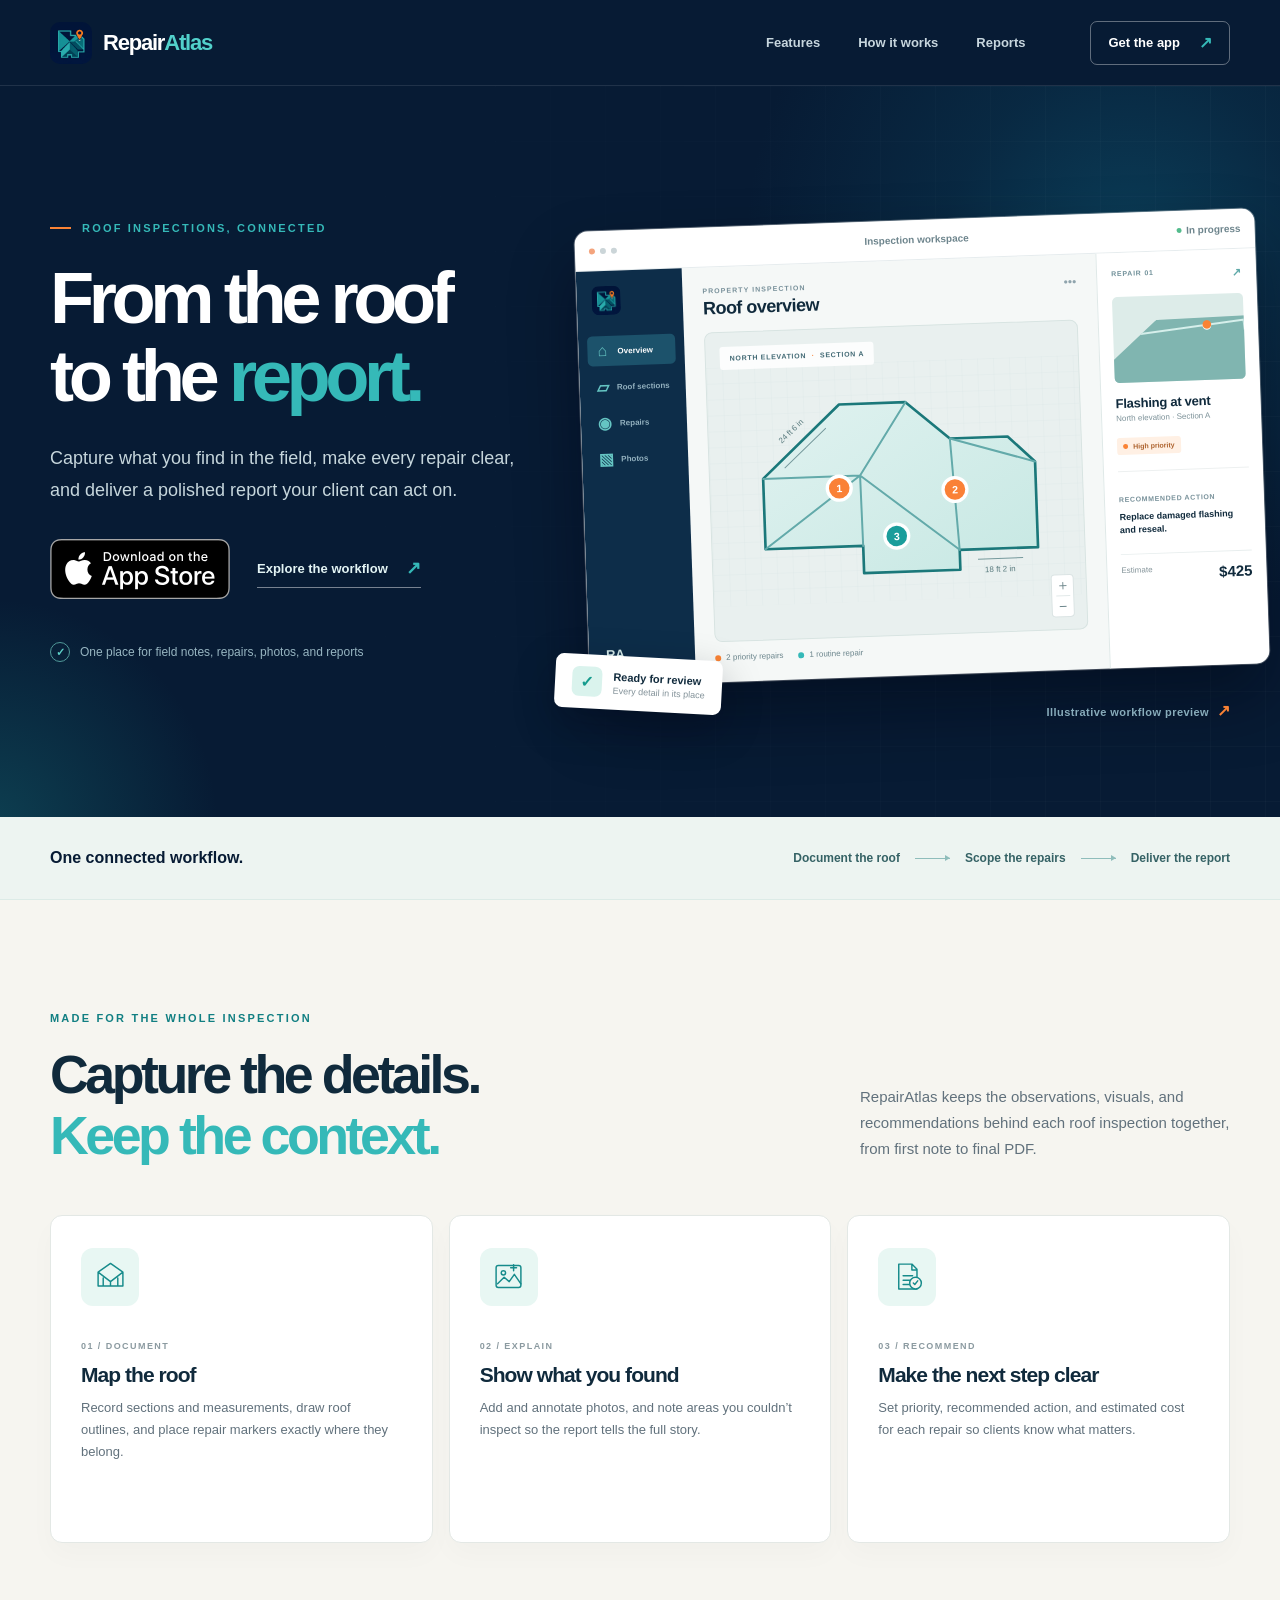
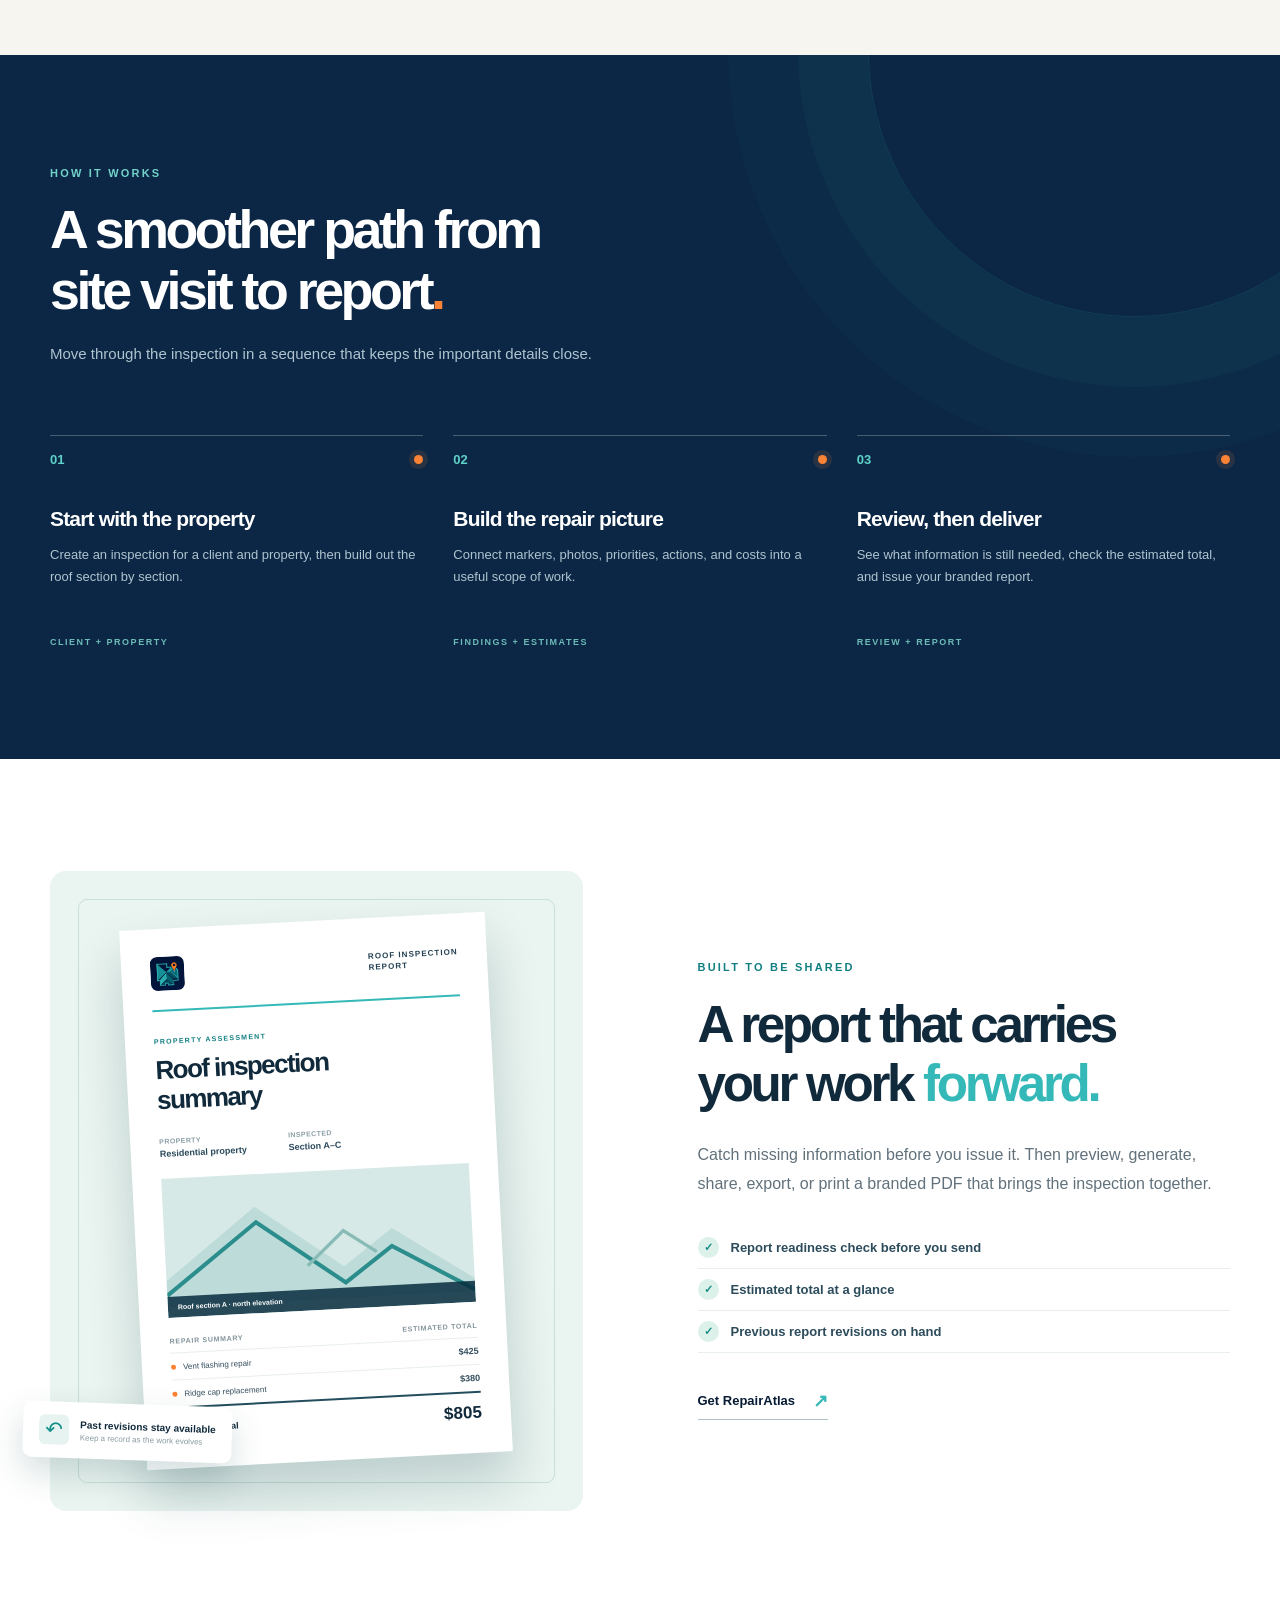
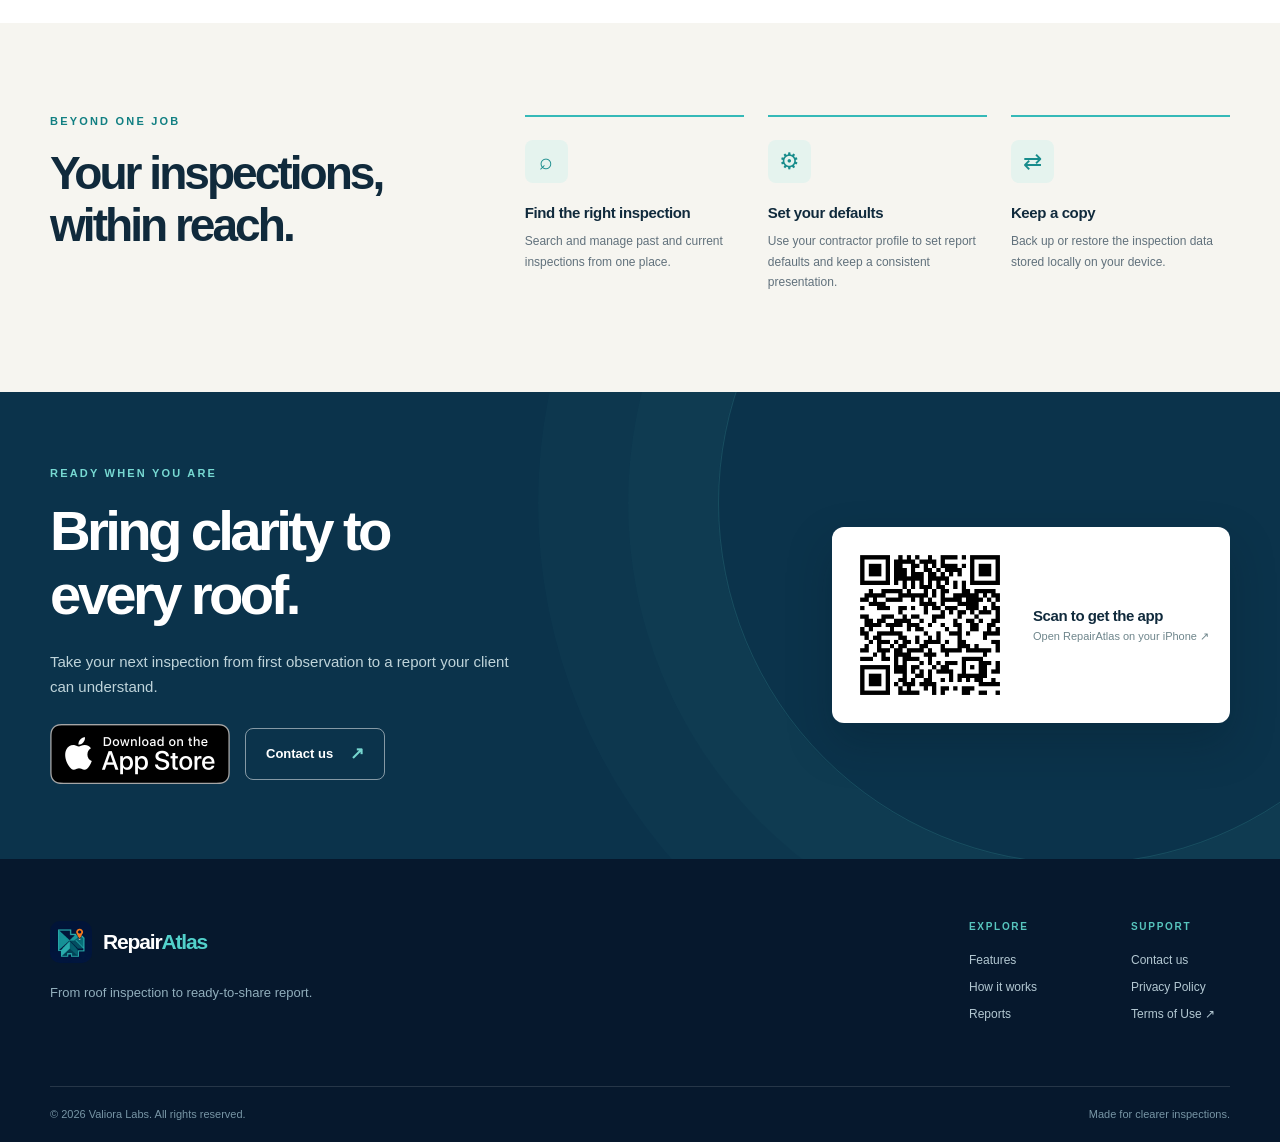
==== index.html @ feb6b6ee "First version" ====
<!doctype html>
<html lang="en">
<head>
  <meta charset="utf-8">
  <meta name="viewport" content="width=device-width, initial-scale=1">
  <meta name="theme-color" content="#071b34">
  <meta name="description" content="RepairAtlas helps roofing professionals turn field notes, roof plans, repair details, and annotated photos into client-ready PDF reports.">
  <meta property="og:type" content="website">
  <meta property="og:title" content="RepairAtlas — From roof inspection to ready-to-share report">
  <meta property="og:description" content="Document the roof. Scope the repairs. Deliver a report worth sharing.">
  <meta property="og:image" content="https://repairatlas.valioralabs.com/RepairAtlasLogo.png">
  <link rel="canonical" href="https://repairatlas.valioralabs.com/">
  <link rel="icon" type="image/png" href="RepairAtlasLogo.png">
  <link rel="stylesheet" href="styles.css">
  <title>RepairAtlas — Roof inspections, clearly reported</title>
</head>
<body>
  <a class="skip-link" href="#main">Skip to content</a>
  <header class="site-header">
    <div class="shell nav-wrap">
      <a class="brand" href="index.html" aria-label="RepairAtlas home">
        <img src="RepairAtlasLogo.png" width="44" height="44" alt="">
        <span>Repair<span class="brand-accent">Atlas</span></span>
      </a>
      <nav class="primary-nav" aria-label="Main navigation">
        <a href="#features">Features</a>
        <a href="#workflow">How it works</a>
        <a href="#reports">Reports</a>
      </nav>
      <a class="nav-cta" href="https://apps.apple.com/app/6808697080" target="_blank" rel="noopener noreferrer">Get the app <span aria-hidden="true">↗</span></a>
    </div>
  </header>

  <main id="main">
    <section class="hero" aria-labelledby="hero-title">
      <div class="hero-grid" aria-hidden="true"></div>
      <div class="shell hero-layout">
        <div class="hero-copy">
          <p class="eyebrow"><span class="eyebrow-line"></span> Roof inspections, connected</p>
          <h1 id="hero-title">From the roof<br>to the <em>report.</em></h1>
          <p class="hero-lede">Capture what you find in the field, make every repair clear, and deliver a polished report your client can act on.</p>
          <div class="hero-actions">
            <a class="app-badge" href="https://apps.apple.com/app/6808697080" target="_blank" rel="noopener noreferrer" aria-label="Download RepairAtlas on the App Store">
              <img src="Download.png" width="180" height="60" alt="Download on the App Store">
            </a>
            <a class="text-link light-link" href="#workflow">Explore the workflow <span aria-hidden="true">↗</span></a>
          </div>
          <div class="hero-proof"><span class="proof-mark" aria-hidden="true">✓</span> One place for field notes, repairs, photos, and reports</div>
        </div>

        <div class="hero-art" aria-hidden="true">
          <div class="app-window">
            <div class="window-topbar">
              <span class="window-dots"><i></i><i></i><i></i></span>
              <span class="window-title">Inspection workspace</span>
              <span class="window-status"><span></span> In progress</span>
            </div>
            <div class="window-body">
              <div class="window-sidebar">
                <div class="sidebar-logo"><img src="RepairAtlasLogo.png" alt=""></div>
                <div class="sidebar-item active"><span class="side-icon">⌂</span><span>Overview</span></div>
                <div class="sidebar-item"><span class="side-icon">▱</span><span>Roof sections</span></div>
                <div class="sidebar-item"><span class="side-icon">◉</span><span>Repairs</span></div>
                <div class="sidebar-item"><span class="side-icon">▧</span><span>Photos</span></div>
                <div class="sidebar-bottom">RA<br><small>INSPECTION</small></div>
              </div>
              <div class="workspace-main">
                <div class="workspace-heading"><div><small>PROPERTY INSPECTION</small><strong>Roof overview</strong></div><span>•••</span></div>
                <div class="roof-canvas">
                  <div class="canvas-label">NORTH ELEVATION <span>·</span> SECTION A</div>
                  <svg viewBox="0 0 560 360" role="presentation" focusable="false">
                    <defs>
                      <pattern id="roof-grid" width="24" height="24" patternUnits="userSpaceOnUse"><path d="M 24 0 L 0 0 0 24" fill="none" stroke="#dbe8e8" stroke-width="1"/></pattern>
                      <linearGradient id="roof-fill" x1="0" y1="0" x2="1" y2="1"><stop offset="0" stop-color="#e0f2f0"/><stop offset="1" stop-color="#c7e8e3"/></linearGradient>
                    </defs>
                    <rect width="560" height="360" fill="url(#roof-grid)"/>
                    <path d="M 80 170 L 198 62 L 298 62 L 363 119 L 450 119 L 490 158 L 490 287 L 372 287 L 372 317 L 227 317 L 227 276 L 80 276 Z" fill="url(#roof-fill)" stroke="#1b787a" stroke-width="4" stroke-linejoin="round"/>
                    <path d="M 80 170 L 226 170 L 298 62 M 226 170 L 372 287 M 226 170 L 227 276 M 363 119 L 372 287 M 80 276 L 226 170 M 490 158 L 363 119" fill="none" stroke="#63aaaa" stroke-width="3" stroke-linecap="round" stroke-linejoin="round"/>
                    <path d="M 113 155 L 177 97 M 399 302 L 467 302" fill="none" stroke="#779a9d" stroke-width="1.5"/>
                    <text x="110" y="118" fill="#56787c" font-size="12" font-family="Arial, sans-serif" transform="rotate(-42 110 118)">24 ft 6 in</text>
                    <text x="409" y="322" fill="#56787c" font-size="12" font-family="Arial, sans-serif">18 ft 2 in</text>
                    <g><circle cx="194" cy="188" r="18" fill="#fa8137" stroke="white" stroke-width="5"/><text x="194" y="194" text-anchor="middle" fill="white" font-size="16" font-weight="700" font-family="Arial, sans-serif">1</text></g>
                    <g><circle cx="368" cy="196" r="18" fill="#fa8137" stroke="white" stroke-width="5"/><text x="368" y="202" text-anchor="middle" fill="white" font-size="16" font-weight="700" font-family="Arial, sans-serif">2</text></g>
                    <g><circle cx="278" cy="263" r="18" fill="#1a9d9b" stroke="white" stroke-width="5"/><text x="278" y="269" text-anchor="middle" fill="white" font-size="16" font-weight="700" font-family="Arial, sans-serif">3</text></g>
                  </svg>
                  <div class="canvas-control">＋<span></span>−</div>
                </div>
                <div class="workspace-foot"><span><i class="legend-dot orange"></i> 2 priority repairs</span><span><i class="legend-dot teal"></i> 1 routine repair</span></div>
              </div>
              <div class="window-detail">
                <div class="detail-top"><span>REPAIR 01</span><span>↗</span></div>
                <div class="detail-visual"><div class="detail-roof"></div><span class="detail-pin">●</span></div>
                <h3>Flashing at vent</h3>
                <p>North elevation · Section A</p>
                <span class="priority-tag"><i></i> High priority</span>
                <div class="detail-divider"></div>
                <small>RECOMMENDED ACTION</small>
                <strong>Replace damaged flashing and reseal.</strong>
                <div class="detail-estimate"><span>Estimate</span><b>$425</b></div>
              </div>
            </div>
          </div>
          <div class="floating-note"><span class="note-icon">✓</span><div><b>Ready for review</b><small>Every detail in its place</small></div></div>
          <div class="hero-art-caption">Illustrative workflow preview <span>↗</span></div>
        </div>
      </div>
    </section>

    <section class="value-strip" aria-label="RepairAtlas workflow summary">
      <div class="shell value-strip-inner">
        <p>One connected workflow.</p>
        <span>Document the roof</span><i></i><span>Scope the repairs</span><i></i><span>Deliver the report</span>
      </div>
    </section>

    <section class="features-section section-space" id="features" aria-labelledby="features-title">
      <div class="shell">
        <div class="section-intro">
          <div><p class="section-kicker">Made for the whole inspection</p><h2 id="features-title">Capture the details.<br><em>Keep the context.</em></h2></div>
          <p>RepairAtlas keeps the observations, visuals, and recommendations behind each roof inspection together, from first note to final PDF.</p>
        </div>
        <div class="feature-grid">
          <article class="feature-card"><div class="feature-icon"><svg viewBox="0 0 48 48" aria-hidden="true"><path d="M7 37V18l17-12 17 12v19H7Z M7 18l17 13 17-13 M24 31v6 M14 26v11 M34 26v11"/></svg></div><span class="feature-number">01 / DOCUMENT</span><h3>Map the roof</h3><p>Record sections and measurements, draw roof outlines, and place repair markers exactly where they belong.</p></article>
          <article class="feature-card"><div class="feature-icon"><svg viewBox="0 0 48 48" aria-hidden="true"><rect x="7" y="9" width="34" height="30" rx="3"/><circle cx="17" cy="19" r="3"/><path d="m9 34 9-9 7 6 7-10 9 13 M31 8v8 M27 12h8"/></svg></div><span class="feature-number">02 / EXPLAIN</span><h3>Show what you found</h3><p>Add and annotate photos, and note areas you couldn’t inspect so the report tells the full story.</p></article>
          <article class="feature-card"><div class="feature-icon"><svg viewBox="0 0 48 48" aria-hidden="true"><path d="M12 7h18l7 7v27H12z M30 7v8h7 M18 23h13 M18 29h13 M18 35h9"/><circle cx="35" cy="33" r="8" fill="#f6f5f0"/><path d="m32 33 2 2 4-5"/></svg></div><span class="feature-number">03 / RECOMMEND</span><h3>Make the next step clear</h3><p>Set priority, recommended action, and estimated cost for each repair so clients know what matters.</p></article>
        </div>
      </div>
    </section>

    <section class="workflow-section section-space" id="workflow" aria-labelledby="workflow-title">
      <div class="shell">
        <div class="workflow-heading"><p class="section-kicker">How it works</p><h2 id="workflow-title">A smoother path from<br>site visit to report<span>.</span></h2><p>Move through the inspection in a sequence that keeps the important details close.</p></div>
        <div class="steps-grid">
          <article class="step"><div class="step-top"><span>01</span><i></i></div><h3>Start with the property</h3><p>Create an inspection for a client and property, then build out the roof section by section.</p><span class="step-label">CLIENT + PROPERTY</span></article>
          <article class="step"><div class="step-top"><span>02</span><i></i></div><h3>Build the repair picture</h3><p>Connect markers, photos, priorities, actions, and costs into a useful scope of work.</p><span class="step-label">FINDINGS + ESTIMATES</span></article>
          <article class="step"><div class="step-top"><span>03</span><i></i></div><h3>Review, then deliver</h3><p>See what information is still needed, check the estimated total, and issue your branded report.</p><span class="step-label">REVIEW + REPORT</span></article>
        </div>
      </div>
    </section>

    <section class="reports-section section-space" id="reports" aria-labelledby="reports-title">
      <div class="shell reports-layout">
        <div class="report-preview" aria-hidden="true">
          <div class="report-paper">
            <div class="paper-header"><div class="paper-mark"><img src="RepairAtlasLogo.png" alt=""></div><span>ROOF INSPECTION<br>REPORT</span></div>
            <div class="paper-rule"></div>
            <small>PROPERTY ASSESSMENT</small>
            <h3>Roof inspection<br>summary</h3>
            <div class="paper-meta"><span>PROPERTY<br><b>Residential property</b></span><span>INSPECTED<br><b>Section A–C</b></span></div>
            <div class="paper-photo"><svg viewBox="0 0 380 145" focusable="false"><path d="M0 113 113 27l107 79 61-44 99 67v16H0z" fill="#bddbd8"/><path d="M0 131 114 46l107 80 59-42 100 59" fill="none" stroke="#2b8d8c" stroke-width="5"/><path d="M175 103 221 62l40 28" fill="none" stroke="#89bbb6" stroke-width="4"/></svg><span>Roof section A · north elevation</span></div>
            <div class="paper-summary"><span>REPAIR SUMMARY</span><span>ESTIMATED TOTAL</span></div>
            <div class="paper-line"><span><i class="small-dot"></i> Vent flashing repair</span><b>$425</b></div>
            <div class="paper-line"><span><i class="small-dot"></i> Ridge cap replacement</span><b>$380</b></div>
            <div class="paper-total"><span>Estimated total</span><strong>$805</strong></div>
          </div>
          <div class="report-revision"><span>↶</span><div><b>Past revisions stay available</b><small>Keep a record as the work evolves</small></div></div>
        </div>
        <div class="reports-copy"><p class="section-kicker">Built to be shared</p><h2 id="reports-title">A report that carries<br>your work <em>forward.</em></h2><p class="reports-lede">Catch missing information before you issue it. Then preview, generate, share, export, or print a branded PDF that brings the inspection together.</p><ul class="check-list"><li><span>✓</span> Report readiness check before you send</li><li><span>✓</span> Estimated total at a glance</li><li><span>✓</span> Previous report revisions on hand</li></ul><a class="text-link dark-link" href="https://apps.apple.com/app/6808697080" target="_blank" rel="noopener noreferrer">Get RepairAtlas <span aria-hidden="true">↗</span></a></div>
      </div>
    </section>

    <section class="control-section section-space" aria-labelledby="control-title"><div class="shell control-layout"><div><p class="section-kicker">Beyond one job</p><h2 id="control-title">Your inspections,<br>within reach.</h2></div><div class="control-cards"><article><span class="control-symbol">⌕</span><h3>Find the right inspection</h3><p>Search and manage past and current inspections from one place.</p></article><article><span class="control-symbol">⚙</span><h3>Set your defaults</h3><p>Use your contractor profile to set report defaults and keep a consistent presentation.</p></article><article><span class="control-symbol">⇄</span><h3>Keep a copy</h3><p>Back up or restore the inspection data stored locally on your device.</p></article></div></div></section>

    <section class="download-section" id="download" aria-labelledby="download-title"><div class="shell download-layout"><div class="download-copy"><p class="section-kicker">Ready when you are</p><h2 id="download-title">Bring clarity to<br>every roof.</h2><p>Take your next inspection from first observation to a report your client can understand.</p><div class="download-actions"><a class="app-badge" href="https://apps.apple.com/app/6808697080" target="_blank" rel="noopener noreferrer" aria-label="Download RepairAtlas on the App Store"><img src="Download.png" width="180" height="60" alt="Download on the App Store"></a><a class="contact-button" href="mailto:support@valioralabs.com">Contact us <span aria-hidden="true">↗</span></a></div></div><a class="qr-card" href="https://apps.apple.com/app/6808697080" target="_blank" rel="noopener noreferrer" aria-label="Open RepairAtlas in the App Store"><img src="app-store-qr.png" width="164" height="164" alt="QR code for RepairAtlas on the App Store"><div><strong>Scan to get the app</strong><span>Open RepairAtlas on your iPhone ↗</span></div></a></div></section>
  </main>

  <footer class="site-footer"><div class="shell footer-main"><div><a class="brand footer-brand" href="index.html" aria-label="RepairAtlas home"><img src="RepairAtlasLogo.png" width="42" height="42" alt=""><span>Repair<span class="brand-accent">Atlas</span></span></a><p>From roof inspection to ready-to-share report.</p></div><div class="footer-links"><div><span>EXPLORE</span><a href="#features">Features</a><a href="#workflow">How it works</a><a href="#reports">Reports</a></div><div><span>SUPPORT</span><a href="mailto:support@valioralabs.com">Contact us</a><a href="privacy.html">Privacy Policy</a><a href="https://www.apple.com/legal/internet-services/itunes/dev/stdeula/" target="_blank" rel="noopener noreferrer">Terms of Use ↗</a></div></div></div><div class="shell footer-bottom"><span>© <span id="year">2026</span> Valiora Labs. All rights reserved.</span><span>Made for clearer inspections.</span></div></footer>
  <script src="script.js" defer></script>
</body>
</html>
---- styles.css ----
:root{--navy:#071b34;--navy-2:#0b2745;--navy-3:#123453;--teal:#35b9b8;--teal-dark:#117f82;--orange:#fa8335;--cream:#f6f5f0;--ink:#102a3c;--muted:#61717c;--line:#dce4e3;--white:#fff;--font:'Avenir Next',Avenir,-apple-system,BlinkMacSystemFont,'Segoe UI',sans-serif;--display:'Avenir Next',Avenir,-apple-system,BlinkMacSystemFont,'Segoe UI',sans-serif}
*{box-sizing:border-box}
html{scroll-behavior:smooth}
body{margin:0;background:#fff;color:var(--ink);font-family:var(--font);-webkit-font-smoothing:antialiased}
a{color:inherit;text-decoration:none}
img,svg{display:block;max-width:100%}
button,a{ -webkit-tap-highlight-color:transparent }
:focus-visible{outline:3px solid var(--orange);outline-offset:4px}
::selection{background:#a9e4df;color:var(--navy)}
.shell{width:min(1180px,calc(100% - 56px));margin-inline:auto}
.skip-link{position:absolute;left:16px;top:-70px;z-index:200;background:#fff;color:var(--navy);padding:10px 16px;border-radius:8px;font-weight:700}.skip-link:focus{top:12px}
.site-header{height:86px;background:var(--navy);color:#fff;position:relative;z-index:20;border-bottom:1px solid rgba(255,255,255,.1)}
.nav-wrap{height:100%;display:flex;align-items:center;justify-content:space-between;gap:30px}
.brand{display:inline-flex;align-items:center;gap:11px;color:#fff;font-family:var(--display);font-size:22px;font-weight:800;letter-spacing:-.055em;white-space:nowrap}
.brand img{width:42px;height:42px;border-radius:10px;object-fit:cover}
.brand-accent{color:#52d1cb}
.primary-nav{display:flex;align-items:center;gap:38px;margin-left:auto;margin-right:35px}
.primary-nav a{font-size:13px;font-weight:700;color:#c7d6de;transition:color .2s}.primary-nav a:hover{color:#fff}
.nav-cta{display:inline-flex;align-items:center;gap:19px;border:1px solid rgba(255,255,255,.36);border-radius:7px;padding:13px 17px;font-size:13px;font-weight:800;white-space:nowrap;transition:background .2s,border-color .2s}.nav-cta:hover{background:rgba(255,255,255,.1);border-color:#fff}.nav-cta span{font-size:16px;line-height:1;color:var(--teal)}
.hero{background:var(--navy);color:#fff;position:relative;overflow:hidden;padding:76px 0 85px;isolation:isolate}
.hero:before{content:"";position:absolute;width:800px;height:800px;right:-250px;top:-240px;border-radius:50%;background:radial-gradient(circle,#0c4863 0%,rgba(12,72,99,.4) 32%,transparent 68%);opacity:.75;z-index:-1}
.hero:after{content:"";position:absolute;width:460px;height:460px;left:-240px;bottom:-240px;border-radius:50%;background:radial-gradient(circle,rgba(22,117,124,.4),transparent 70%);z-index:-1}
.hero-grid{position:absolute;inset:0;background-image:linear-gradient(rgba(255,255,255,.025) 1px,transparent 1px),linear-gradient(90deg,rgba(255,255,255,.025) 1px,transparent 1px);background-size:55px 55px;mask-image:linear-gradient(to right,transparent 20%,#000 100%);z-index:-1}
.hero-layout{display:grid;grid-template-columns:minmax(0,.84fr) minmax(0,1.16fr);align-items:center;gap:30px;min-height:570px}
.hero-copy{position:relative;z-index:3;padding-bottom:10px}
.eyebrow,.section-kicker{margin:0 0 25px;color:var(--teal);text-transform:uppercase;letter-spacing:.2em;font-size:11px;font-weight:800}
.eyebrow{display:flex;align-items:center;gap:11px}.eyebrow-line{width:21px;height:2px;background:var(--orange)}
h1,h2,h3,p{margin-top:0}
.hero h1{font-family:var(--display);font-weight:800;font-size:clamp(54px,5.65vw,83px);line-height:1.08;letter-spacing:-.075em;margin:0 0 28px;white-space:nowrap}
.hero h1 em,.section-intro h2 em,.reports-copy h2 em{font-style:normal;color:var(--teal)}
.hero-lede{font-size:18px;line-height:1.75;color:#c6d6dc;max-width:495px;margin:0 0 33px}
.hero-actions{display:flex;align-items:center;gap:27px;flex-wrap:wrap}
.app-badge{display:inline-block;line-height:0;border-radius:9px;transition:transform .2s,box-shadow .2s}.app-badge:hover{transform:translateY(-3px);box-shadow:0 12px 30px rgba(0,0,0,.25)}.app-badge img{width:180px;height:60px;object-fit:contain}
.text-link{display:inline-flex;align-items:center;gap:18px;line-height:1.3;padding:7px 0 6px;border-bottom:1px solid;font-size:13px;font-weight:800;transition:gap .2s,color .2s}.text-link:hover{gap:25px}.light-link{border-color:rgba(255,255,255,.45);color:#e3f4f4}.light-link span,.dark-link span{color:var(--teal);font-size:18px}
.hero-proof{display:flex;align-items:center;gap:10px;color:#97b5c1;font-size:12px;margin-top:43px}.proof-mark{width:20px;height:20px;border:1px solid #509999;border-radius:50%;display:grid;place-items:center;color:#5dd2c9;font-weight:800;font-size:11px}
.hero-art{height:540px;position:relative;min-width:0;display:flex;align-items:center;justify-content:flex-end}
.app-window{width:680px;height:455px;flex:none;transform:translateX(32px) rotate(-2deg);border-radius:13px;background:#f5f8f7;box-shadow:0 34px 65px rgba(0,4,17,.42),0 0 0 1px rgba(255,255,255,.35);overflow:hidden;color:var(--ink)}
.window-topbar{height:40px;background:#fff;border-bottom:1px solid #e6ecee;display:flex;align-items:center;justify-content:space-between;padding:0 14px;color:#6e858d;font-size:10px;font-weight:700}.window-dots{display:flex;gap:5px}.window-dots i{width:6px;height:6px;border-radius:50%;background:#cbd5d8}.window-dots i:first-child{background:#f4a47d}.window-title{margin-left:40px}.window-status{display:flex;gap:5px;align-items:center}.window-status span{width:5px;height:5px;background:#54bc8d;border-radius:50%}
.window-body{height:415px;display:grid;grid-template-columns:106px 1fr 160px}
.window-sidebar{background:#0d2d49;color:#93b1bf;padding:15px 9px;display:flex;flex-direction:column;gap:6px}.sidebar-logo{width:29px;height:29px;border-radius:7px;overflow:hidden;margin:0 0 15px 6px}.sidebar-logo img{width:100%;height:100%;object-fit:cover}.sidebar-item{height:30px;padding:0 7px;display:flex;align-items:center;gap:7px;font-size:8px;font-weight:700;border-radius:5px;white-space:nowrap}.sidebar-item.active{background:#1c526b;color:#fff}.side-icon{font-size:16px;width:16px;text-align:center;color:#65c5c3}.sidebar-bottom{margin:auto 0 0 8px;font-size:13px;color:#d5ebea;font-weight:800;line-height:1}.sidebar-bottom small{display:block;font-size:5px;letter-spacing:.1em;color:#87a8b2;margin-top:5px}
.workspace-main{padding:20px 20px 12px;min-width:0}.workspace-heading{display:flex;justify-content:space-between;align-items:start;margin:0 0 13px}.workspace-heading small{display:block;color:#78909a;font-size:7px;font-weight:800;letter-spacing:.15em;margin-bottom:4px}.workspace-heading strong{font-size:18px;letter-spacing:-.03em}.workspace-heading>span{font-size:12px;color:#8fa4ad}
.roof-canvas{height:310px;background:#e9f0ef;border:1px solid #d8e4e2;border-radius:8px;overflow:hidden;position:relative}.roof-canvas svg{width:100%;height:100%;object-fit:cover}.canvas-label{position:absolute;top:14px;left:14px;color:#416974;font-size:7px;letter-spacing:.1em;font-weight:800;background:rgba(255,255,255,.87);border-radius:3px;padding:8px 10px;z-index:1}.canvas-label span{color:var(--orange);padding:0 3px}.canvas-control{position:absolute;right:12px;bottom:12px;width:23px;background:#fff;border:1px solid #dbe4e4;border-radius:4px;display:grid;place-items:center;color:#6c868b;font-size:14px;line-height:20px}.canvas-control span{width:14px;height:1px;background:#e2e9e9}
.workspace-foot{display:flex;align-items:center;gap:15px;color:#6b858c;font-size:8px;padding-top:11px}.workspace-foot span{display:flex;align-items:center;gap:5px}.legend-dot{display:inline-block;width:6px;height:6px;border-radius:50%}.legend-dot.orange{background:var(--orange)}.legend-dot.teal{background:var(--teal)}
.window-detail{background:#fff;border-left:1px solid #e0e9e8;padding:17px 14px}.detail-top{display:flex;justify-content:space-between;color:#709099;font-weight:800;letter-spacing:.11em;font-size:7px}.detail-top span:last-child{font-size:11px;color:#5ea9a8}.detail-visual{height:86px;overflow:hidden;border-radius:5px;background:#ddece9;margin:14px 0 13px;position:relative}.detail-roof{position:absolute;inset:20px -18px -36px;background:#80b5b0;transform:rotate(-16deg);clip-path:polygon(0 35%,45% 0,100% 24%,100% 100%,0 100%)}.detail-roof:after{content:"";position:absolute;inset:13px;border:2px solid #d6efeb;transform:rotate(10deg)}.detail-pin{position:absolute;top:18px;right:31px;font-size:20px;color:var(--orange);text-shadow:0 1px #fff}.window-detail h3{font-size:13px;letter-spacing:-.02em;margin:0 0 3px}.window-detail p{color:#7c9198;font-size:8px;margin:0 0 12px}.priority-tag{display:inline-flex;align-items:center;gap:5px;color:#ad622d;background:#fff0e4;border-radius:3px;padding:5px 6px;font-size:7px;font-weight:800}.priority-tag i{width:5px;height:5px;background:var(--orange);border-radius:50%}.detail-divider{height:1px;background:#edf0f0;margin:16px 0}.window-detail small{font-size:7px;color:#78919a;font-weight:800;letter-spacing:.09em}.window-detail>strong{display:block;font-size:9px;line-height:1.4;margin-top:5px}.detail-estimate{display:flex;justify-content:space-between;border-top:1px solid #e8eeee;margin-top:18px;padding-top:11px;font-size:8px;color:#839399}.detail-estimate b{font-size:15px;color:var(--ink)}
.floating-note{position:absolute;left:-8px;bottom:6px;display:flex;align-items:center;gap:11px;background:#fff;color:var(--ink);box-shadow:0 15px 40px rgba(0,8,20,.28);border-radius:8px;padding:12px 17px;transform:rotate(3deg)}.note-icon{width:30px;height:30px;display:grid;place-items:center;background:#daf3ed;color:#159b8d;border-radius:7px;font-weight:800}.floating-note b,.floating-note small{display:block}.floating-note b{font-size:11px}.floating-note small{font-size:9px;color:#839299;margin-top:3px}.hero-art-caption{position:absolute;right:0;bottom:-3px;color:#88acbb;font-size:11px;font-weight:700;letter-spacing:.04em}.hero-art-caption span{color:var(--orange);font-size:16px;margin-left:4px}
.value-strip{background:#edf4f1;border-bottom:1px solid #dcebe7}.value-strip-inner{min-height:82px;display:flex;align-items:center;justify-content:space-between;gap:15px;color:#356265;font-size:12px;font-weight:700}.value-strip p{font-family:var(--display);font-size:16px;font-weight:800;color:var(--navy);margin:0 auto 0 0}.value-strip i{width:35px;height:1px;background:#8fbdbb;position:relative}.value-strip i:after{content:"";position:absolute;right:0;top:-3px;border-left:5px solid #8fbdbb;border-top:3.5px solid transparent;border-bottom:3.5px solid transparent}
.section-space{padding:112px 0}.section-intro{display:flex;align-items:end;justify-content:space-between;gap:70px;margin-bottom:48px}.section-kicker{color:var(--teal-dark);margin-bottom:20px}.section-intro h2,.workflow-heading h2,.reports-copy h2,.control-layout h2,.download-copy h2{font-family:var(--display);font-size:clamp(38px,4.2vw,59px);line-height:1.14;letter-spacing:-.065em;font-weight:800;margin:0}.section-intro>p{max-width:370px;color:var(--muted);font-size:15px;line-height:1.75;margin:0 0 4px}
.features-section{background:var(--cream)}.feature-grid{display:grid;grid-template-columns:repeat(3,1fr);gap:16px}.feature-card{background:#fff;border:1px solid #e3e8e5;border-radius:12px;min-height:328px;padding:32px 30px 29px;box-shadow:0 12px 28px rgba(6,32,45,.025);transition:transform .25s,box-shadow .25s}.feature-card:hover{transform:translateY(-5px);box-shadow:0 20px 35px rgba(6,32,45,.08)}.feature-icon{width:58px;height:58px;border-radius:12px;background:#e8f7f3;display:grid;place-items:center;margin-bottom:35px}.feature-icon svg{width:35px;height:35px;fill:none;stroke:#168b8b;stroke-width:2;stroke-linecap:round;stroke-linejoin:round}.feature-number{display:block;color:#8b9aa0;letter-spacing:.16em;font-size:9px;font-weight:800;margin-bottom:12px}.feature-card h3{font-family:var(--display);font-size:21px;letter-spacing:-.045em;margin:0 0 10px}.feature-card p{color:var(--muted);font-size:13px;line-height:1.7;margin:0}
.workflow-section{background:var(--navy-2);color:#fff;position:relative;overflow:hidden}.workflow-section:before{content:"";position:absolute;width:530px;height:530px;border:1px solid rgba(67,202,195,.13);border-radius:50%;right:-120px;top:-270px;box-shadow:0 0 0 70px rgba(67,202,195,.03),0 0 0 140px rgba(67,202,195,.025)}.workflow-heading{position:relative;z-index:1;max-width:750px}.workflow-heading .section-kicker{color:#72d2c9}.workflow-heading h2 span{color:var(--orange)}.workflow-heading>p:last-child{color:#b0c4cf;font-size:15px;line-height:1.7;margin:20px 0 0}.steps-grid{position:relative;z-index:1;margin-top:68px;display:grid;grid-template-columns:repeat(3,1fr);gap:30px}.step{border-top:1px solid rgba(255,255,255,.25);padding-top:16px}.step-top{display:flex;justify-content:space-between;align-items:center;color:#5fd2c8;font-family:var(--display);font-size:13px;font-weight:800}.step-top i{width:9px;height:9px;border-radius:50%;background:var(--orange);box-shadow:0 0 0 5px rgba(250,131,53,.12)}.step h3{font-family:var(--display);font-size:21px;letter-spacing:-.04em;margin:40px 0 13px}.step p{font-size:13px;line-height:1.75;color:#b0c4cf;min-height:70px;margin:0 0 23px}.step-label{display:block;font-size:9px;letter-spacing:.17em;font-weight:800;color:#6dbbb7}
.reports-section{background:#fff;overflow:hidden}.reports-layout{display:grid;grid-template-columns:1fr 1fr;align-items:center;gap:115px}.report-preview{height:640px;position:relative;background:#eaf4f0;border-radius:16px;display:flex;align-items:center;justify-content:center;overflow:visible}.report-preview:before{content:"";position:absolute;inset:28px;border:1px solid #c8e0d8;border-radius:9px}.report-paper{width:366px;height:540px;background:#fff;box-shadow:0 28px 50px rgba(8,58,68,.2);padding:28px 29px;transform:rotate(-3deg);position:relative}.paper-header{display:flex;justify-content:space-between;align-items:center;color:#234153;font-size:8px;line-height:1.35;letter-spacing:.13em;font-weight:800}.paper-mark{width:34px;height:34px;border-radius:7px;overflow:hidden}.paper-mark img{width:100%;height:100%;object-fit:cover}.paper-rule{height:2px;background:var(--teal);margin:19px 0 18px}.report-paper>small{font-size:7px;letter-spacing:.18em;font-weight:800;color:var(--teal-dark)}.report-paper h3{font-family:var(--display);font-size:26px;line-height:1.15;letter-spacing:-.06em;margin:8px 0 20px}.paper-meta{display:flex;gap:42px;margin-bottom:17px}.paper-meta span{font-size:7px;color:#8b9fa6;font-weight:800;letter-spacing:.06em;line-height:1.65}.paper-meta b{font-size:9px;color:#29485b;letter-spacing:0}.paper-photo{height:139px;background:#d6e9e6;position:relative;overflow:hidden}.paper-photo svg{width:100%;height:100%}.paper-photo span{position:absolute;bottom:0;left:0;right:0;background:rgba(5,42,60,.84);color:#fff;padding:7px 10px;font-size:7px;font-weight:700}.paper-summary{display:flex;justify-content:space-between;color:#82939a;letter-spacing:.1em;font-size:7px;font-weight:800;margin:20px 0 8px}.paper-line{display:flex;justify-content:space-between;align-items:center;border-top:1px solid #e8eeee;padding:8px 0;font-size:8px;color:#344e5d}.paper-line span{display:flex;align-items:center;gap:7px}.small-dot{width:5px;height:5px;background:var(--orange);border-radius:50%}.paper-line b{font-size:9px}.paper-total{display:flex;align-items:center;justify-content:space-between;border-top:2px solid #244e5d;padding-top:10px;font-size:9px;font-weight:800}.paper-total strong{font-size:17px}.report-revision{position:absolute;left:-27px;bottom:51px;background:#fff;border-radius:9px;box-shadow:0 15px 34px rgba(8,58,68,.17);display:flex;gap:11px;align-items:center;padding:13px 16px;transform:rotate(2deg)}.report-revision>span{width:30px;height:30px;background:#e6f3f1;border-radius:6px;display:grid;place-items:center;color:#148f8b;font-size:21px}.report-revision b,.report-revision small{display:block}.report-revision b{font-size:10px}.report-revision small{font-size:8px;color:#879aa0;margin-top:3px}
.reports-copy .section-kicker{margin-bottom:23px}.reports-copy h2{font-size:clamp(38px,4vw,56px)}.reports-lede{font-size:16px;line-height:1.8;color:var(--muted);margin:28px 0 28px}.check-list{list-style:none;padding:0;margin:0 0 30px}.check-list li{display:flex;gap:12px;align-items:center;color:#2c4c5c;font-size:13px;font-weight:700;padding:10px 0;border-bottom:1px solid #e8eeee}.check-list li span{width:21px;height:21px;border-radius:50%;display:grid;place-items:center;background:#ddf1eb;color:#118b84;font-size:11px}.dark-link{border-color:#afc1c7;color:var(--navy)}
.control-section{background:var(--cream);padding-top:92px;padding-bottom:100px}.control-layout{display:grid;grid-template-columns:.7fr 1.3fr;gap:95px}.control-layout h2{font-size:clamp(37px,3.6vw,51px)}.control-cards{display:grid;grid-template-columns:repeat(3,1fr);gap:24px}.control-cards article{border-top:2px solid var(--teal);padding-top:23px}.control-symbol{display:grid;place-items:center;background:#e5f3ee;color:#188c8c;width:43px;height:43px;border-radius:8px;font-size:23px;font-weight:400;margin-bottom:20px}.control-cards h3{font-family:var(--display);font-size:15px;line-height:1.3;letter-spacing:-.025em;margin:0 0 9px}.control-cards p{color:var(--muted);font-size:12px;line-height:1.7;margin:0}
.download-section{background:#0b334b;color:#fff;position:relative;overflow:hidden;padding:75px 0}.download-section:before{content:"";position:absolute;right:-160px;top:-250px;width:720px;height:720px;border:1px solid rgba(93,216,207,.16);border-radius:50%;box-shadow:0 0 0 90px rgba(93,216,207,.025),0 0 0 180px rgba(93,216,207,.025)}.download-layout{position:relative;display:flex;justify-content:space-between;align-items:center;gap:40px}.download-copy .section-kicker{color:#77d9d2}.download-copy h2{font-size:clamp(42px,4.4vw,61px)}.download-copy>p:not(.section-kicker){font-size:15px;line-height:1.7;color:#bfd4da;max-width:480px;margin:21px 0 24px}.qr-card{display:flex;align-items:center;gap:21px;padding:16px 21px 16px 16px;background:#fff;color:var(--ink);border-radius:12px;box-shadow:0 20px 45px rgba(2,22,37,.25);transition:transform .2s}.qr-card:hover{transform:translateY(-4px)}.qr-card img{width:164px;height:164px;background:#fff;border:8px solid #fff}.qr-card strong,.qr-card span{display:block;white-space:nowrap}.qr-card strong{font-family:var(--display);font-size:15px;letter-spacing:-.03em}.qr-card span{font-size:11px;color:#6e858b;margin-top:6px}
.download-actions{display:flex;align-items:center;gap:15px;flex-wrap:wrap}.contact-button{height:52px;padding:0 20px;display:inline-flex;align-items:center;gap:17px;border:1px solid rgba(255,255,255,.5);border-radius:8px;color:#fff;font-size:13px;font-weight:800;transition:background .2s,border-color .2s}.contact-button:hover{background:rgba(255,255,255,.1);border-color:#fff}.contact-button span{color:#76d6cf;font-size:17px}
.site-footer{background:#06182d;color:#fff;padding:62px 0 22px}.footer-main{display:flex;justify-content:space-between;gap:60px;padding-bottom:65px}.footer-brand{font-size:21px}.footer-main>div:first-child>p{font-size:13px;color:#91aebc;margin:18px 0 0}.footer-links{display:flex;gap:94px;padding-right:15px}.footer-links>div{display:flex;flex-direction:column;gap:13px}.footer-links span{font-size:10px;font-weight:800;letter-spacing:.17em;color:#57c5be;margin-bottom:8px}.footer-links a{font-size:12px;color:#b3c8d2;transition:color .2s}.footer-links a:hover,.footer-links a[aria-current=page]{color:#fff}.footer-bottom{display:flex;justify-content:space-between;gap:20px;border-top:1px solid rgba(255,255,255,.13);padding-top:21px;color:#7795a5;font-size:11px}

/* Privacy policy */
.privacy-page{background:#f8f9f6}.privacy-hero{background:var(--navy);color:#fff;padding:62px 0 74px;position:relative;overflow:hidden}.privacy-hero:after{content:"";position:absolute;right:-140px;bottom:-320px;width:680px;height:680px;border:1px solid rgba(82,209,203,.14);border-radius:50%;box-shadow:0 0 0 80px rgba(82,209,203,.035),0 0 0 160px rgba(82,209,203,.025)}.privacy-hero .shell{position:relative;z-index:1}.back-link{font-size:12px;color:#bdd4dc;display:inline-flex;gap:10px;align-items:center;margin-bottom:61px;font-weight:700}.back-link:hover{color:#fff}.back-link span{font-size:18px;color:var(--teal)}.privacy-hero .section-kicker{color:#64d0c9;margin-bottom:16px}.privacy-hero h1{font-family:var(--display);font-size:clamp(46px,6vw,76px);line-height:1.1;letter-spacing:-.07em;margin:0 0 18px}.privacy-hero h1 span{color:var(--orange)}.privacy-hero p:not(.section-kicker){color:#bdd0d8;max-width:590px;font-size:16px;line-height:1.7;margin:0 0 24px}.policy-date{font-size:11px;color:#82a4b1;letter-spacing:.07em;font-weight:700;text-transform:uppercase}.policy-layout{display:grid;grid-template-columns:215px minmax(0,740px);gap:90px;padding-top:75px;padding-bottom:110px}.policy-nav{display:flex;flex-direction:column;align-self:start;position:sticky;top:30px;gap:3px}.policy-nav span{font-size:10px;font-weight:800;letter-spacing:.15em;color:var(--teal-dark);margin-bottom:14px}.policy-nav a{font-size:12px;color:#6e8189;padding:9px 13px;border-left:2px solid #d4e2e1;transition:color .2s,border-color .2s}.policy-nav a:hover{border-color:var(--teal);color:var(--navy)}.policy-content section{scroll-margin-top:30px;padding-bottom:26px;margin-bottom:33px;border-bottom:1px solid var(--line)}.policy-content h2{font-family:var(--display);font-size:22px;letter-spacing:-.04em;margin:0 0 14px}.policy-content p{font-size:14px;line-height:1.85;color:#526875;margin:0 0 14px}.policy-content p:last-child{margin-bottom:0}.policy-content p a{color:#087e80;font-weight:700;text-decoration:underline;text-underline-offset:3px}.policy-end{display:flex;justify-content:space-between;align-items:center;gap:20px;padding:22px 25px;background:#e9f4ef;border-radius:9px;color:#365e65;font-size:13px;font-weight:700}.policy-end a{color:#0b7277;font-weight:800}
@media(max-width:1100px){.hero-layout{grid-template-columns:.9fr 1.1fr}.app-window{transform:translateX(78px) rotate(-2deg)}.hero-art-caption{right:-10px}.floating-note{left:-20px}.reports-layout{gap:65px}.control-layout{gap:50px}.qr-card{gap:12px}.qr-card img{width:140px;height:140px}.qr-card span{font-size:10px}}
@media(max-width:900px){.primary-nav{gap:20px;margin-right:0}.hero{padding:65px 0 70px}.hero-layout{grid-template-columns:1fr;gap:25px}.hero-copy{max-width:660px}.hero h1{font-size:clamp(54px,8vw,75px)}.hero-art{height:480px;justify-content:center}.app-window{transform:rotate(-2deg);width:min(680px,95vw)}.floating-note{left:0;bottom:1px}.hero-art-caption{right:0}.value-strip-inner{justify-content:center;flex-wrap:wrap;padding:19px 0}.value-strip p{width:100%;text-align:center;margin:0}.section-intro{gap:35px}.reports-layout{grid-template-columns:1fr;gap:55px}.report-preview{max-width:600px;width:100%;margin:auto;order:2}.reports-copy{order:1;max-width:650px}.control-layout{grid-template-columns:1fr;gap:35px}.download-layout{gap:25px}.qr-card{display:none}.policy-layout{grid-template-columns:170px minmax(0,1fr);gap:40px}}
@media(max-width:700px){.shell{width:min(100% - 36px,1180px)}.site-header{height:72px}.brand{font-size:20px}.brand img{width:38px;height:38px}.primary-nav{display:none}.nav-cta{padding:10px 12px;font-size:11px;gap:9px}.hero{padding:54px 0 65px}.hero h1{font-size:clamp(50px,11vw,70px)}.hero-lede{font-size:16px;line-height:1.7}.hero-actions{gap:20px}.hero-proof{margin-top:27px;line-height:1.5}.hero-art{height:355px;margin-top:15px;justify-content:flex-start}.app-window{width:590px;height:395px;transform:scale(.78) rotate(-2deg);transform-origin:left center}.window-body{height:355px;grid-template-columns:96px 1fr 145px}.workspace-main{padding:14px 12px}.roof-canvas{height:255px}.window-detail{padding:13px 10px}.floating-note{bottom:10px;left:7px;transform:scale(.88) rotate(3deg);transform-origin:left bottom}.hero-art-caption{display:none}.value-strip{display:none}.section-space{padding:77px 0}.section-intro{display:block;margin-bottom:32px}.section-intro>p{margin-top:22px;max-width:550px}.feature-grid{grid-template-columns:1fr}.feature-card{min-height:0;padding:26px}.feature-icon{margin-bottom:26px}.workflow-heading h2,.section-intro h2,.reports-copy h2,.control-layout h2,.download-copy h2{font-size:clamp(38px,8vw,52px)}.steps-grid{grid-template-columns:1fr;gap:30px;margin-top:48px}.step h3{margin-top:25px}.step p{min-height:0}.reports-layout{gap:44px}.report-preview{height:540px}.report-paper{transform:scale(.86) rotate(-3deg)}.report-revision{left:2px;bottom:33px}.control-cards{grid-template-columns:1fr;gap:28px}.control-cards article{display:grid;grid-template-columns:52px 1fr;column-gap:15px;align-items:start}.control-symbol{grid-row:span 2;margin:0}.control-cards h3{margin:3px 0 5px}.download-section{padding:73px 0}.footer-main{display:block;padding-bottom:44px}.footer-links{margin-top:42px;gap:60px;padding:0}.footer-bottom{flex-direction:column;gap:7px}.privacy-hero{padding:35px 0 56px}.back-link{margin-bottom:45px}.policy-layout{display:block;padding-top:55px;padding-bottom:75px}.policy-nav{display:none}.policy-content h2{font-size:21px}}
@media(max-width:480px){.hero h1{font-size:clamp(44px,11.4vw,55px)}.hero-art{height:285px;overflow:visible}.app-window{transform:scale(.6) rotate(-2deg);transform-origin:left center}.floating-note{transform:scale(.72) rotate(3deg);left:0;bottom:-2px}.section-intro h2,.workflow-heading h2,.reports-copy h2,.control-layout h2,.download-copy h2{font-size:38px}.report-preview{height:485px}.report-paper{transform:scale(.74) rotate(-3deg)}.report-revision{transform:scale(.87) rotate(2deg);transform-origin:left bottom;bottom:25px}.footer-links{gap:38px}.policy-end{display:block}.policy-end a{display:block;margin-top:9px}}
@media(prefers-reduced-motion:reduce){html{scroll-behavior:auto}*,*:before,*:after{transition:none!important;animation:none!important}}
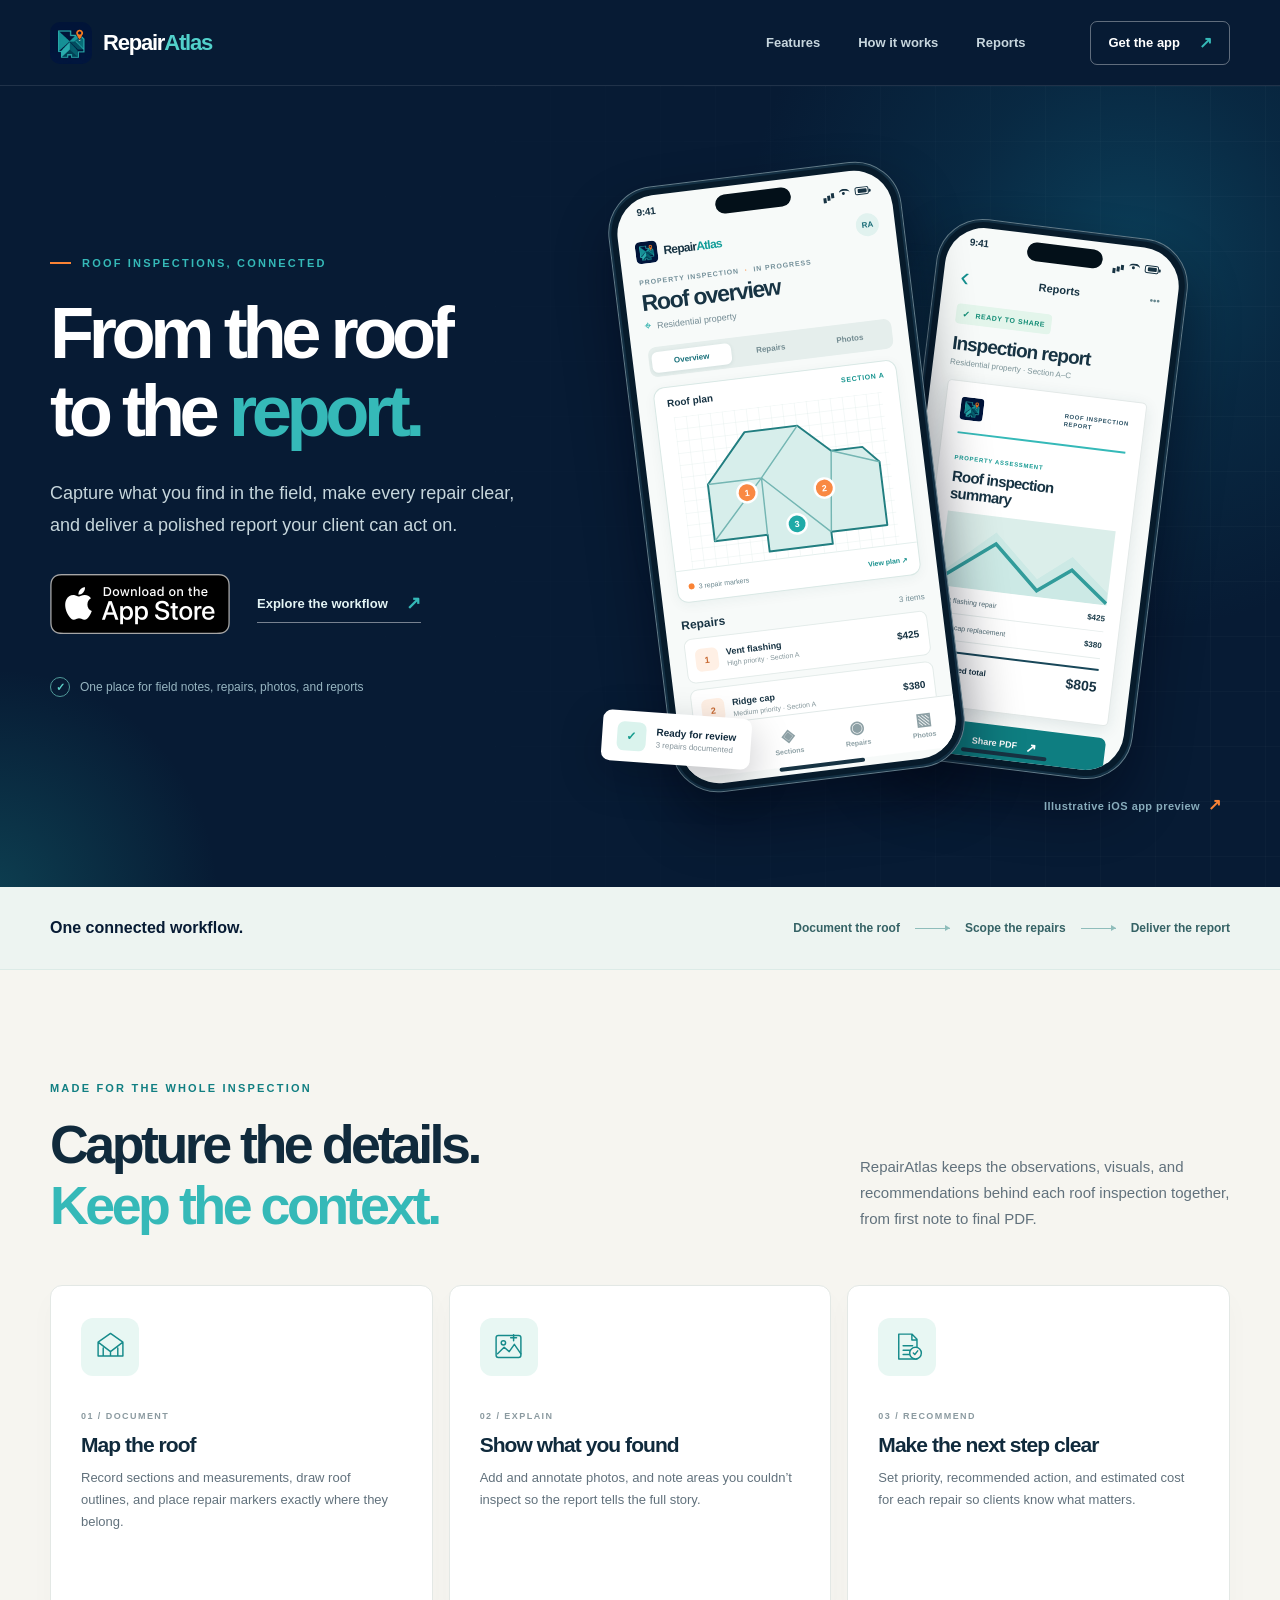
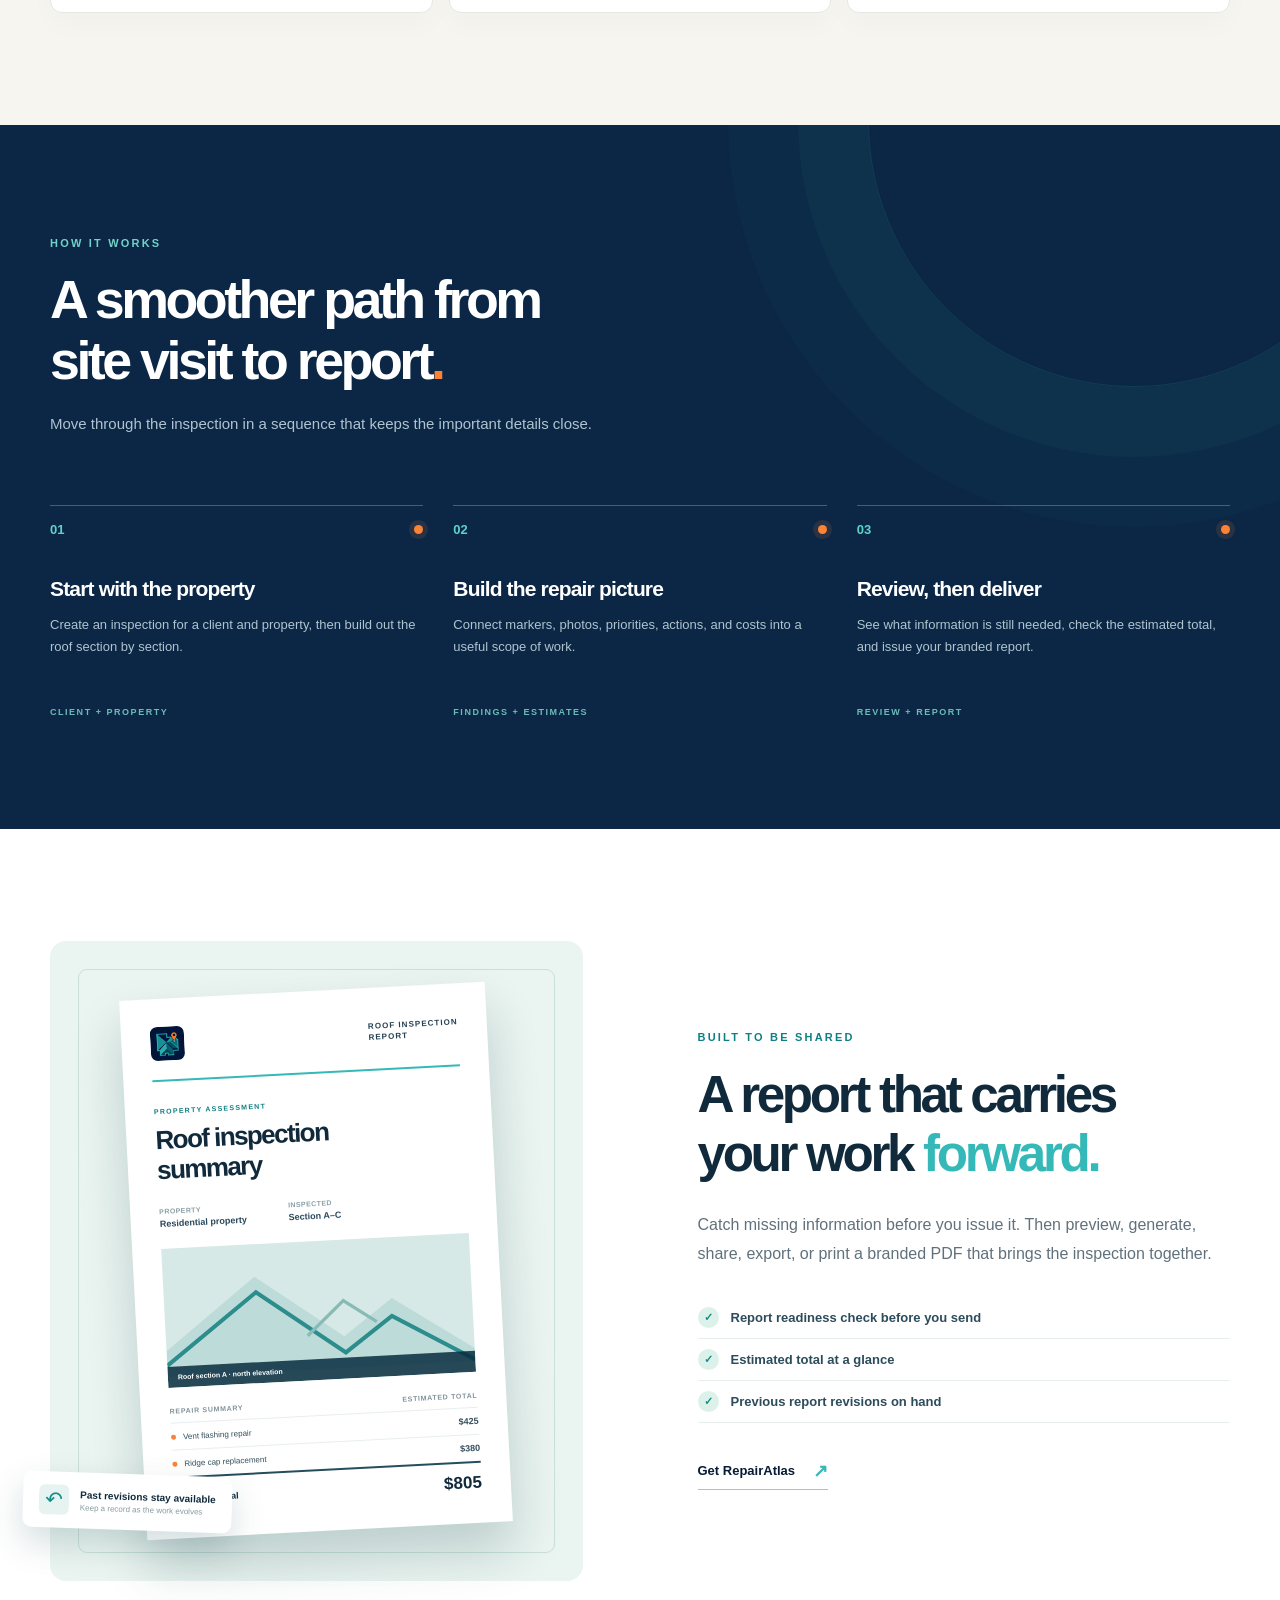
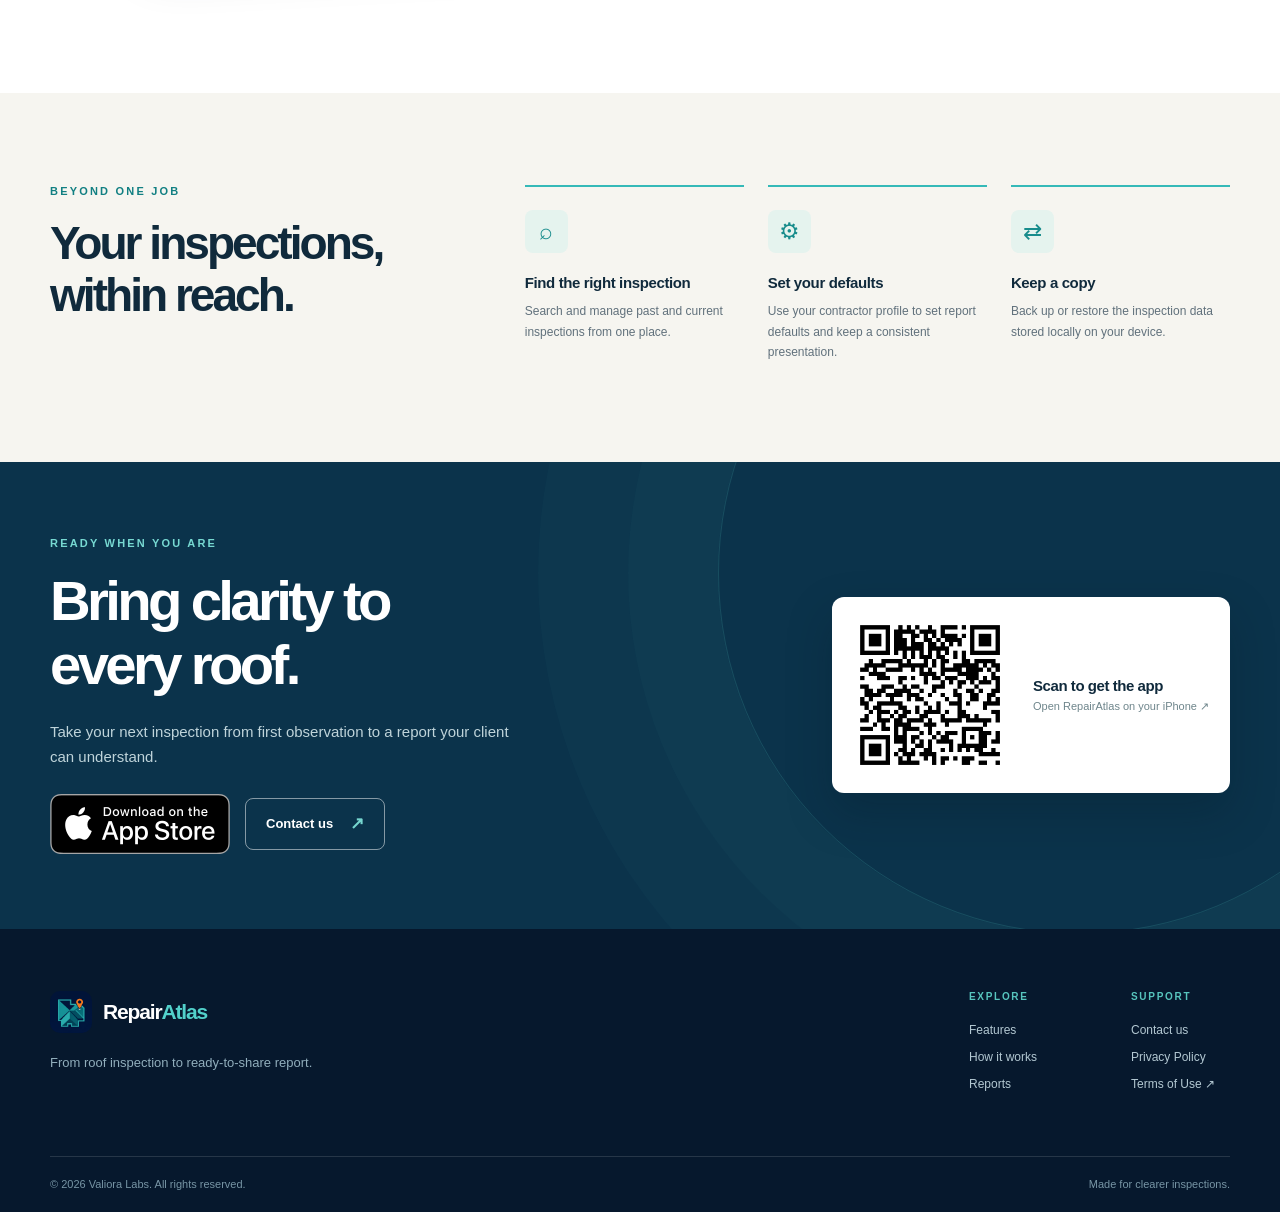
==== commit 6eb726ab: "Update first pic" ====
--- a/index.html
+++ b/index.html
@@ -49,59 +49,66 @@
         </div>
 
         <div class="hero-art" aria-hidden="true">
-          <div class="app-window">
-            <div class="window-topbar">
-              <span class="window-dots"><i></i><i></i><i></i></span>
-              <span class="window-title">Inspection workspace</span>
-              <span class="window-status"><span></span> In progress</span>
-            </div>
-            <div class="window-body">
-              <div class="window-sidebar">
-                <div class="sidebar-logo"><img src="RepairAtlasLogo.png" alt=""></div>
-                <div class="sidebar-item active"><span class="side-icon">⌂</span><span>Overview</span></div>
-                <div class="sidebar-item"><span class="side-icon">▱</span><span>Roof sections</span></div>
-                <div class="sidebar-item"><span class="side-icon">◉</span><span>Repairs</span></div>
-                <div class="sidebar-item"><span class="side-icon">▧</span><span>Photos</span></div>
-                <div class="sidebar-bottom">RA<br><small>INSPECTION</small></div>
-              </div>
-              <div class="workspace-main">
-                <div class="workspace-heading"><div><small>PROPERTY INSPECTION</small><strong>Roof overview</strong></div><span>•••</span></div>
-                <div class="roof-canvas">
-                  <div class="canvas-label">NORTH ELEVATION <span>·</span> SECTION A</div>
-                  <svg viewBox="0 0 560 360" role="presentation" focusable="false">
-                    <defs>
-                      <pattern id="roof-grid" width="24" height="24" patternUnits="userSpaceOnUse"><path d="M 24 0 L 0 0 0 24" fill="none" stroke="#dbe8e8" stroke-width="1"/></pattern>
-                      <linearGradient id="roof-fill" x1="0" y1="0" x2="1" y2="1"><stop offset="0" stop-color="#e0f2f0"/><stop offset="1" stop-color="#c7e8e3"/></linearGradient>
-                    </defs>
-                    <rect width="560" height="360" fill="url(#roof-grid)"/>
-                    <path d="M 80 170 L 198 62 L 298 62 L 363 119 L 450 119 L 490 158 L 490 287 L 372 287 L 372 317 L 227 317 L 227 276 L 80 276 Z" fill="url(#roof-fill)" stroke="#1b787a" stroke-width="4" stroke-linejoin="round"/>
-                    <path d="M 80 170 L 226 170 L 298 62 M 226 170 L 372 287 M 226 170 L 227 276 M 363 119 L 372 287 M 80 276 L 226 170 M 490 158 L 363 119" fill="none" stroke="#63aaaa" stroke-width="3" stroke-linecap="round" stroke-linejoin="round"/>
-                    <path d="M 113 155 L 177 97 M 399 302 L 467 302" fill="none" stroke="#779a9d" stroke-width="1.5"/>
-                    <text x="110" y="118" fill="#56787c" font-size="12" font-family="Arial, sans-serif" transform="rotate(-42 110 118)">24 ft 6 in</text>
-                    <text x="409" y="322" fill="#56787c" font-size="12" font-family="Arial, sans-serif">18 ft 2 in</text>
-                    <g><circle cx="194" cy="188" r="18" fill="#fa8137" stroke="white" stroke-width="5"/><text x="194" y="194" text-anchor="middle" fill="white" font-size="16" font-weight="700" font-family="Arial, sans-serif">1</text></g>
-                    <g><circle cx="368" cy="196" r="18" fill="#fa8137" stroke="white" stroke-width="5"/><text x="368" y="202" text-anchor="middle" fill="white" font-size="16" font-weight="700" font-family="Arial, sans-serif">2</text></g>
-                    <g><circle cx="278" cy="263" r="18" fill="#1a9d9b" stroke="white" stroke-width="5"/><text x="278" y="269" text-anchor="middle" fill="white" font-size="16" font-weight="700" font-family="Arial, sans-serif">3</text></g>
-                  </svg>
-                  <div class="canvas-control">＋<span></span>−</div>
+          <div class="phone-stage">
+            <div class="phone-glow"></div>
+            <div class="ios-phone phone-report">
+              <div class="phone-screen">
+                <div class="ios-status"><span>9:41</span><span class="ios-status-icons"><i class="signal-bars"></i><i class="wifi-mark"></i><i class="battery-mark"></i></span></div>
+                <div class="dynamic-island"></div>
+                <div class="report-mobile-nav"><span>‹</span><b>Reports</b><span>•••</span></div>
+                <div class="report-mobile-content">
+                  <div class="report-ready"><span>✓</span> READY TO SHARE</div>
+                  <h3>Inspection report</h3>
+                  <p>Residential property · Section A–C</p>
+                  <div class="mobile-pdf">
+                    <div class="mobile-pdf-head"><img src="RepairAtlasLogo.png" alt=""><span>ROOF INSPECTION<br>REPORT</span></div>
+                    <div class="mobile-pdf-rule"></div>
+                    <small>PROPERTY ASSESSMENT</small>
+                    <strong>Roof inspection<br>summary</strong>
+                    <div class="mobile-pdf-photo"><svg viewBox="0 0 190 85" focusable="false"><path d="M0 70 57 18l52 47 37-30 44 36v14H0z" fill="#cce9e5"/><path d="M0 76 58 31l52 47 37-28 43 33" fill="none" stroke="#329c9b" stroke-width="4"/></svg></div>
+                    <div class="mobile-pdf-line"><span>Vent flashing repair</span><b>$425</b></div>
+                    <div class="mobile-pdf-line"><span>Ridge cap replacement</span><b>$380</b></div>
+                    <div class="mobile-pdf-total"><span>Estimated total</span><b>$805</b></div>
+                  </div>
+                  <div class="mobile-share-button">Share PDF <span>↗</span></div>
                 </div>
-                <div class="workspace-foot"><span><i class="legend-dot orange"></i> 2 priority repairs</span><span><i class="legend-dot teal"></i> 1 routine repair</span></div>
-              </div>
-              <div class="window-detail">
-                <div class="detail-top"><span>REPAIR 01</span><span>↗</span></div>
-                <div class="detail-visual"><div class="detail-roof"></div><span class="detail-pin">●</span></div>
-                <h3>Flashing at vent</h3>
-                <p>North elevation · Section A</p>
-                <span class="priority-tag"><i></i> High priority</span>
-                <div class="detail-divider"></div>
-                <small>RECOMMENDED ACTION</small>
-                <strong>Replace damaged flashing and reseal.</strong>
-                <div class="detail-estimate"><span>Estimate</span><b>$425</b></div>
+                <div class="home-indicator"></div>
               </div>
             </div>
+            <div class="ios-phone phone-inspection">
+              <div class="phone-screen">
+                <div class="ios-status"><span>9:41</span><span class="ios-status-icons"><i class="signal-bars"></i><i class="wifi-mark"></i><i class="battery-mark"></i></span></div>
+                <div class="dynamic-island"></div>
+                <div class="inspection-mobile-content">
+                  <div class="mobile-brandbar"><div><img src="RepairAtlasLogo.png" alt=""><b>Repair<span>Atlas</span></b></div><i>RA</i></div>
+                  <div class="mobile-overline">PROPERTY INSPECTION <span>·</span> IN PROGRESS</div>
+                  <h3>Roof overview</h3>
+                  <p class="mobile-address"><span>⌖</span> Residential property</p>
+                  <div class="mobile-segment"><b>Overview</b><span>Repairs</span><span>Photos</span></div>
+                  <div class="mobile-map-card">
+                    <div class="mobile-map-title"><b>Roof plan</b><span>SECTION A</span></div>
+                    <svg viewBox="0 0 260 190" focusable="false">
+                      <defs><pattern id="mobile-roof-grid" width="15" height="15" patternUnits="userSpaceOnUse"><path d="M15 0H0V15" fill="none" stroke="#dceae7" stroke-width=".8"/></pattern></defs>
+                      <rect width="260" height="190" fill="url(#mobile-roof-grid)"/>
+                      <path d="M32 88 85 29h66l38 36h39l19 21v79h-70v15h-79v-21H32z" fill="#d7eeeb" stroke="#217e80" stroke-width="2.4" stroke-linejoin="round"/>
+                      <path d="M32 88h67l52-59M99 88l78 77M99 88l-1 71M189 65l-12 100M32 159l67-71M247 86l-58-21" fill="none" stroke="#74b6b3" stroke-width="1.8" stroke-linejoin="round"/>
+                      <g><circle cx="79" cy="104" r="12" fill="#f98943" stroke="#fff" stroke-width="3"/><text x="79" y="108" text-anchor="middle" fill="#fff" font-size="11" font-weight="700" font-family="Arial,sans-serif">1</text></g>
+                      <g><circle cx="175" cy="110" r="12" fill="#f98943" stroke="#fff" stroke-width="3"/><text x="175" y="114" text-anchor="middle" fill="#fff" font-size="11" font-weight="700" font-family="Arial,sans-serif">2</text></g>
+                      <g><circle cx="136" cy="150" r="12" fill="#1faaa7" stroke="#fff" stroke-width="3"/><text x="136" y="154" text-anchor="middle" fill="#fff" font-size="11" font-weight="700" font-family="Arial,sans-serif">3</text></g>
+                    </svg>
+                    <div class="mobile-map-foot"><span><i></i> 3 repair markers</span><b>View plan ↗</b></div>
+                  </div>
+                  <div class="mobile-list-title"><b>Repairs</b><span>3 items</span></div>
+                  <div class="mobile-repair"><span class="repair-count">1</span><div><b>Vent flashing</b><small>High priority · Section A</small></div><strong>$425</strong></div>
+                  <div class="mobile-repair"><span class="repair-count">2</span><div><b>Ridge cap</b><small>Medium priority · Section A</small></div><strong>$380</strong></div>
+                </div>
+                <div class="mobile-tabbar"><span class="selected"><i>⌂</i>Overview</span><span><i>◈</i>Sections</span><span><i>◉</i>Repairs</span><span><i>▧</i>Photos</span></div>
+                <div class="home-indicator"></div>
+              </div>
+            </div>
+            <div class="phone-floating-note"><span>✓</span><div><b>Ready for review</b><small>3 repairs documented</small></div></div>
           </div>
-          <div class="floating-note"><span class="note-icon">✓</span><div><b>Ready for review</b><small>Every detail in its place</small></div></div>
-          <div class="hero-art-caption">Illustrative workflow preview <span>↗</span></div>
+          <div class="hero-art-caption">Illustrative iOS app preview <span>↗</span></div>
         </div>
       </div>
     </section>
--- a/styles.css
+++ b/styles.css
@@ -33,16 +33,25 @@
 .app-badge{display:inline-block;line-height:0;border-radius:9px;transition:transform .2s,box-shadow .2s}.app-badge:hover{transform:translateY(-3px);box-shadow:0 12px 30px rgba(0,0,0,.25)}.app-badge img{width:180px;height:60px;object-fit:contain}
 .text-link{display:inline-flex;align-items:center;gap:18px;line-height:1.3;padding:7px 0 6px;border-bottom:1px solid;font-size:13px;font-weight:800;transition:gap .2s,color .2s}.text-link:hover{gap:25px}.light-link{border-color:rgba(255,255,255,.45);color:#e3f4f4}.light-link span,.dark-link span{color:var(--teal);font-size:18px}
 .hero-proof{display:flex;align-items:center;gap:10px;color:#97b5c1;font-size:12px;margin-top:43px}.proof-mark{width:20px;height:20px;border:1px solid #509999;border-radius:50%;display:grid;place-items:center;color:#5dd2c9;font-weight:800;font-size:11px}
-.hero-art{height:540px;position:relative;min-width:0;display:flex;align-items:center;justify-content:flex-end}
-.app-window{width:680px;height:455px;flex:none;transform:translateX(32px) rotate(-2deg);border-radius:13px;background:#f5f8f7;box-shadow:0 34px 65px rgba(0,4,17,.42),0 0 0 1px rgba(255,255,255,.35);overflow:hidden;color:var(--ink)}
-.window-topbar{height:40px;background:#fff;border-bottom:1px solid #e6ecee;display:flex;align-items:center;justify-content:space-between;padding:0 14px;color:#6e858d;font-size:10px;font-weight:700}.window-dots{display:flex;gap:5px}.window-dots i{width:6px;height:6px;border-radius:50%;background:#cbd5d8}.window-dots i:first-child{background:#f4a47d}.window-title{margin-left:40px}.window-status{display:flex;gap:5px;align-items:center}.window-status span{width:5px;height:5px;background:#54bc8d;border-radius:50%}
-.window-body{height:415px;display:grid;grid-template-columns:106px 1fr 160px}
-.window-sidebar{background:#0d2d49;color:#93b1bf;padding:15px 9px;display:flex;flex-direction:column;gap:6px}.sidebar-logo{width:29px;height:29px;border-radius:7px;overflow:hidden;margin:0 0 15px 6px}.sidebar-logo img{width:100%;height:100%;object-fit:cover}.sidebar-item{height:30px;padding:0 7px;display:flex;align-items:center;gap:7px;font-size:8px;font-weight:700;border-radius:5px;white-space:nowrap}.sidebar-item.active{background:#1c526b;color:#fff}.side-icon{font-size:16px;width:16px;text-align:center;color:#65c5c3}.sidebar-bottom{margin:auto 0 0 8px;font-size:13px;color:#d5ebea;font-weight:800;line-height:1}.sidebar-bottom small{display:block;font-size:5px;letter-spacing:.1em;color:#87a8b2;margin-top:5px}
-.workspace-main{padding:20px 20px 12px;min-width:0}.workspace-heading{display:flex;justify-content:space-between;align-items:start;margin:0 0 13px}.workspace-heading small{display:block;color:#78909a;font-size:7px;font-weight:800;letter-spacing:.15em;margin-bottom:4px}.workspace-heading strong{font-size:18px;letter-spacing:-.03em}.workspace-heading>span{font-size:12px;color:#8fa4ad}
-.roof-canvas{height:310px;background:#e9f0ef;border:1px solid #d8e4e2;border-radius:8px;overflow:hidden;position:relative}.roof-canvas svg{width:100%;height:100%;object-fit:cover}.canvas-label{position:absolute;top:14px;left:14px;color:#416974;font-size:7px;letter-spacing:.1em;font-weight:800;background:rgba(255,255,255,.87);border-radius:3px;padding:8px 10px;z-index:1}.canvas-label span{color:var(--orange);padding:0 3px}.canvas-control{position:absolute;right:12px;bottom:12px;width:23px;background:#fff;border:1px solid #dbe4e4;border-radius:4px;display:grid;place-items:center;color:#6c868b;font-size:14px;line-height:20px}.canvas-control span{width:14px;height:1px;background:#e2e9e9}
-.workspace-foot{display:flex;align-items:center;gap:15px;color:#6b858c;font-size:8px;padding-top:11px}.workspace-foot span{display:flex;align-items:center;gap:5px}.legend-dot{display:inline-block;width:6px;height:6px;border-radius:50%}.legend-dot.orange{background:var(--orange)}.legend-dot.teal{background:var(--teal)}
-.window-detail{background:#fff;border-left:1px solid #e0e9e8;padding:17px 14px}.detail-top{display:flex;justify-content:space-between;color:#709099;font-weight:800;letter-spacing:.11em;font-size:7px}.detail-top span:last-child{font-size:11px;color:#5ea9a8}.detail-visual{height:86px;overflow:hidden;border-radius:5px;background:#ddece9;margin:14px 0 13px;position:relative}.detail-roof{position:absolute;inset:20px -18px -36px;background:#80b5b0;transform:rotate(-16deg);clip-path:polygon(0 35%,45% 0,100% 24%,100% 100%,0 100%)}.detail-roof:after{content:"";position:absolute;inset:13px;border:2px solid #d6efeb;transform:rotate(10deg)}.detail-pin{position:absolute;top:18px;right:31px;font-size:20px;color:var(--orange);text-shadow:0 1px #fff}.window-detail h3{font-size:13px;letter-spacing:-.02em;margin:0 0 3px}.window-detail p{color:#7c9198;font-size:8px;margin:0 0 12px}.priority-tag{display:inline-flex;align-items:center;gap:5px;color:#ad622d;background:#fff0e4;border-radius:3px;padding:5px 6px;font-size:7px;font-weight:800}.priority-tag i{width:5px;height:5px;background:var(--orange);border-radius:50%}.detail-divider{height:1px;background:#edf0f0;margin:16px 0}.window-detail small{font-size:7px;color:#78919a;font-weight:800;letter-spacing:.09em}.window-detail>strong{display:block;font-size:9px;line-height:1.4;margin-top:5px}.detail-estimate{display:flex;justify-content:space-between;border-top:1px solid #e8eeee;margin-top:18px;padding-top:11px;font-size:8px;color:#839399}.detail-estimate b{font-size:15px;color:var(--ink)}
-.floating-note{position:absolute;left:-8px;bottom:6px;display:flex;align-items:center;gap:11px;background:#fff;color:var(--ink);box-shadow:0 15px 40px rgba(0,8,20,.28);border-radius:8px;padding:12px 17px;transform:rotate(3deg)}.note-icon{width:30px;height:30px;display:grid;place-items:center;background:#daf3ed;color:#159b8d;border-radius:7px;font-weight:800}.floating-note b,.floating-note small{display:block}.floating-note b{font-size:11px}.floating-note small{font-size:9px;color:#839299;margin-top:3px}.hero-art-caption{position:absolute;right:0;bottom:-3px;color:#88acbb;font-size:11px;font-weight:700;letter-spacing:.04em}.hero-art-caption span{color:var(--orange);font-size:16px;margin-left:4px}
+.hero-art{height:640px;position:relative;min-width:0;display:flex;align-items:center;justify-content:center}
+.phone-stage{width:600px;height:620px;flex:none;position:relative;isolation:isolate}
+.phone-glow{position:absolute;inset:80px 15px 50px;border-radius:50%;background:radial-gradient(circle,rgba(51,198,190,.2),rgba(51,198,190,.06) 46%,transparent 72%);filter:blur(8px)}
+.ios-phone{position:absolute;padding:8px;background:#071b2b;border:1px solid #627c8a;border-radius:47px;box-shadow:0 30px 55px rgba(0,4,17,.48),inset 0 0 0 2px #122f43;color:#173343}
+.phone-inspection{width:295px;height:610px;left:42px;top:0;transform:rotate(-7deg);z-index:3}
+.phone-report{width:253px;height:544px;right:36px;top:55px;transform:rotate(7deg);z-index:2}
+.phone-screen{width:100%;height:100%;position:relative;overflow:hidden;border-radius:39px;background:#f7faf9}
+.ios-status{height:31px;padding:10px 22px 0;display:flex;justify-content:space-between;color:#173343;font-size:10px;font-weight:800;letter-spacing:-.03em}
+.ios-status-icons{display:flex;align-items:center;gap:5px}.signal-bars{width:3px;height:5px;background:#173343;box-shadow:4px -2px 0 #173343,8px -4px 0 #173343;margin-right:8px;align-self:flex-end;margin-bottom:2px}.wifi-mark{width:11px;height:8px;border-top:2px solid #173343;border-radius:50%;transform:rotate(2deg);position:relative}.wifi-mark:after{content:"";position:absolute;width:3px;height:3px;left:3px;top:1px;border-radius:50%;background:#173343}.battery-mark{width:14px;height:8px;border:1.5px solid #173343;border-radius:2px;position:relative}.battery-mark:before{content:"";position:absolute;right:1px;top:1px;bottom:1px;width:9px;background:#173343;border-radius:1px}.battery-mark:after{content:"";position:absolute;right:-3px;top:2px;width:2px;height:3px;border-radius:0 1px 1px 0;background:#173343}
+.dynamic-island{position:absolute;left:50%;top:8px;transform:translateX(-50%);width:76px;height:19px;border-radius:14px;background:#031019;z-index:5}
+.inspection-mobile-content{padding:0 16px 65px}.mobile-brandbar{display:flex;align-items:center;justify-content:space-between;padding:13px 0 15px}.mobile-brandbar>div{display:flex;align-items:center;gap:6px}.mobile-brandbar img{width:22px;height:22px;border-radius:5px}.mobile-brandbar b{font-family:var(--display);font-size:12px;letter-spacing:-.06em}.mobile-brandbar b span{color:#139d99}.mobile-brandbar>i{font-size:8px;font-weight:800;font-style:normal;color:#176b76;background:#e1f2ef;width:23px;height:23px;display:grid;place-items:center;border-radius:50%}
+.mobile-overline{font-size:7px;font-weight:800;letter-spacing:.13em;color:#74909a}.mobile-overline span{color:var(--orange);margin:0 3px}.inspection-mobile-content h3{font-family:var(--display);font-size:23px;letter-spacing:-.06em;margin:4px 0 2px}.mobile-address{font-size:9px;color:#728a93;margin:0}.mobile-address span{color:#1ba9a4;font-size:12px;margin-right:3px}
+.mobile-segment{display:flex;align-items:center;justify-content:space-between;height:30px;background:#e5eeec;border-radius:8px;padding:3px;margin:15px 0 11px;font-size:8px;color:#728b91;font-weight:800}.mobile-segment>*{flex:1;text-align:center}.mobile-segment b{background:#fff;color:#166f79;border-radius:6px;box-shadow:0 1px 4px rgba(13,73,80,.09);padding:6px 0}
+.mobile-map-card{height:217px;background:#fff;border:1px solid #d9e8e5;border-radius:11px;overflow:hidden;box-shadow:0 3px 12px rgba(26,76,80,.05)}.mobile-map-title{height:30px;padding:10px 12px 0;display:flex;justify-content:space-between;align-items:start}.mobile-map-title b{font-size:10px}.mobile-map-title span{font-size:7px;color:#15948f;letter-spacing:.09em;font-weight:800}.mobile-map-card svg{width:100%;height:153px;object-fit:cover}.mobile-map-foot{height:33px;display:flex;align-items:center;justify-content:space-between;padding:0 11px;font-size:7px;color:#68858d;border-top:1px solid #e4efed}.mobile-map-foot span{display:flex;align-items:center;gap:4px}.mobile-map-foot i{display:block;width:6px;height:6px;border-radius:50%;background:var(--orange)}.mobile-map-foot b{font-size:7px;color:#158f8c}
+.mobile-list-title{display:flex;align-items:center;justify-content:space-between;margin:15px 0 7px}.mobile-list-title b{font-size:12px}.mobile-list-title span{font-size:8px;color:#718c94}.mobile-repair{height:45px;display:flex;align-items:center;gap:8px;background:#fff;border:1px solid #e4ecea;border-radius:8px;padding:0 9px;margin-bottom:6px}.repair-count{width:23px;height:23px;border-radius:6px;display:grid;place-items:center;background:#fff0e5;color:#c86932;font-size:9px;font-weight:800}.mobile-repair>div{flex:1;min-width:0}.mobile-repair b,.mobile-repair small{display:block}.mobile-repair b{font-size:9px;line-height:1.1}.mobile-repair small{font-size:7px;color:#84969b;margin-top:3px;white-space:nowrap}.mobile-repair strong{font-size:10px}
+.mobile-tabbar{position:absolute;left:0;right:0;bottom:8px;height:52px;background:rgba(255,255,255,.98);border-top:1px solid #e1e9e8;display:flex;align-items:center;justify-content:space-around}.mobile-tabbar span{display:flex;flex-direction:column;align-items:center;gap:2px;color:#8da0a5;font-size:7px;font-weight:700}.mobile-tabbar span.selected{color:#168b8b}.mobile-tabbar i{font-style:normal;font-size:17px;line-height:1.1}.home-indicator{position:absolute;width:86px;height:4px;border-radius:4px;background:#173343;left:50%;bottom:4px;transform:translateX(-50%);z-index:4}
+.report-mobile-nav{height:39px;padding:2px 17px 0;display:flex;align-items:center;justify-content:space-between;font-size:11px}.report-mobile-nav span:first-child{font-size:27px;line-height:1;color:#148f8e}.report-mobile-nav span:last-child{font-size:10px;color:#66868e}.report-mobile-content{padding:0 17px}.report-ready{display:inline-flex;align-items:center;gap:5px;color:#128c75;background:#e3f5eb;border-radius:4px;padding:5px 6px;font-size:7px;font-weight:800;letter-spacing:.08em;margin:8px 0 9px}.report-ready span{font-size:9px}.report-mobile-content h3{font-family:var(--display);font-size:19px;letter-spacing:-.05em;margin:0 0 3px}.report-mobile-content>p{font-size:8px;color:#7a9297;margin:0 0 13px}
+.mobile-pdf{height:326px;padding:15px;background:#fff;border:1px solid #e3e9e8;border-radius:5px;box-shadow:0 4px 15px rgba(30,70,79,.1)}.mobile-pdf-head{display:flex;align-items:center;justify-content:space-between;color:#295063;font-size:6px;font-weight:800;line-height:1.3;letter-spacing:.1em}.mobile-pdf-head img{width:23px;height:23px;border-radius:4px}.mobile-pdf-rule{height:2px;background:var(--teal);margin:12px 0}.mobile-pdf>small{font-size:6px;color:#159a93;letter-spacing:.12em;font-weight:800}.mobile-pdf>strong{display:block;font-family:var(--display);font-size:15px;letter-spacing:-.05em;line-height:1.1;margin:5px 0 10px}.mobile-pdf-photo{height:75px;background:#dbeeea;overflow:hidden}.mobile-pdf-photo svg{width:100%;height:100%}.mobile-pdf-line{height:27px;display:flex;align-items:center;justify-content:space-between;border-bottom:1px solid #e5eceb;color:#4b6771;font-size:7px}.mobile-pdf-line b{color:#183947;font-size:8px}.mobile-pdf-total{display:flex;align-items:center;justify-content:space-between;margin-top:10px;padding-top:8px;border-top:2px solid #184759;font-size:8px;font-weight:800}.mobile-pdf-total b{font-size:14px}.mobile-share-button{height:36px;margin-top:12px;background:#0e7e81;color:#fff;border-radius:7px;display:flex;align-items:center;justify-content:center;gap:9px;font-size:9px;font-weight:800}.mobile-share-button span{font-size:13px}
+.phone-floating-note{position:absolute;left:5px;bottom:27px;z-index:4;display:flex;align-items:center;gap:10px;background:#fff;color:var(--ink);box-shadow:0 15px 40px rgba(0,8,20,.25);border-radius:9px;padding:11px 15px;transform:rotate(4deg)}.phone-floating-note>span{width:29px;height:29px;display:grid;place-items:center;background:#daf3ed;color:#159b8d;border-radius:7px;font-weight:800;font-size:12px}.phone-floating-note b,.phone-floating-note small{display:block}.phone-floating-note b{font-size:10px}.phone-floating-note small{font-size:8px;color:#839299;margin-top:3px}.hero-art-caption{position:absolute;right:9px;bottom:-12px;color:#88acbb;font-size:11px;font-weight:700;letter-spacing:.04em}.hero-art-caption span{color:var(--orange);font-size:16px;margin-left:4px}
 .value-strip{background:#edf4f1;border-bottom:1px solid #dcebe7}.value-strip-inner{min-height:82px;display:flex;align-items:center;justify-content:space-between;gap:15px;color:#356265;font-size:12px;font-weight:700}.value-strip p{font-family:var(--display);font-size:16px;font-weight:800;color:var(--navy);margin:0 auto 0 0}.value-strip i{width:35px;height:1px;background:#8fbdbb;position:relative}.value-strip i:after{content:"";position:absolute;right:0;top:-3px;border-left:5px solid #8fbdbb;border-top:3.5px solid transparent;border-bottom:3.5px solid transparent}
 .section-space{padding:112px 0}.section-intro{display:flex;align-items:end;justify-content:space-between;gap:70px;margin-bottom:48px}.section-kicker{color:var(--teal-dark);margin-bottom:20px}.section-intro h2,.workflow-heading h2,.reports-copy h2,.control-layout h2,.download-copy h2{font-family:var(--display);font-size:clamp(38px,4.2vw,59px);line-height:1.14;letter-spacing:-.065em;font-weight:800;margin:0}.section-intro>p{max-width:370px;color:var(--muted);font-size:15px;line-height:1.75;margin:0 0 4px}
 .features-section{background:var(--cream)}.feature-grid{display:grid;grid-template-columns:repeat(3,1fr);gap:16px}.feature-card{background:#fff;border:1px solid #e3e8e5;border-radius:12px;min-height:328px;padding:32px 30px 29px;box-shadow:0 12px 28px rgba(6,32,45,.025);transition:transform .25s,box-shadow .25s}.feature-card:hover{transform:translateY(-5px);box-shadow:0 20px 35px rgba(6,32,45,.08)}.feature-icon{width:58px;height:58px;border-radius:12px;background:#e8f7f3;display:grid;place-items:center;margin-bottom:35px}.feature-icon svg{width:35px;height:35px;fill:none;stroke:#168b8b;stroke-width:2;stroke-linecap:round;stroke-linejoin:round}.feature-number{display:block;color:#8b9aa0;letter-spacing:.16em;font-size:9px;font-weight:800;margin-bottom:12px}.feature-card h3{font-family:var(--display);font-size:21px;letter-spacing:-.045em;margin:0 0 10px}.feature-card p{color:var(--muted);font-size:13px;line-height:1.7;margin:0}
@@ -56,8 +65,9 @@
 
 /* Privacy policy */
 .privacy-page{background:#f8f9f6}.privacy-hero{background:var(--navy);color:#fff;padding:62px 0 74px;position:relative;overflow:hidden}.privacy-hero:after{content:"";position:absolute;right:-140px;bottom:-320px;width:680px;height:680px;border:1px solid rgba(82,209,203,.14);border-radius:50%;box-shadow:0 0 0 80px rgba(82,209,203,.035),0 0 0 160px rgba(82,209,203,.025)}.privacy-hero .shell{position:relative;z-index:1}.back-link{font-size:12px;color:#bdd4dc;display:inline-flex;gap:10px;align-items:center;margin-bottom:61px;font-weight:700}.back-link:hover{color:#fff}.back-link span{font-size:18px;color:var(--teal)}.privacy-hero .section-kicker{color:#64d0c9;margin-bottom:16px}.privacy-hero h1{font-family:var(--display);font-size:clamp(46px,6vw,76px);line-height:1.1;letter-spacing:-.07em;margin:0 0 18px}.privacy-hero h1 span{color:var(--orange)}.privacy-hero p:not(.section-kicker){color:#bdd0d8;max-width:590px;font-size:16px;line-height:1.7;margin:0 0 24px}.policy-date{font-size:11px;color:#82a4b1;letter-spacing:.07em;font-weight:700;text-transform:uppercase}.policy-layout{display:grid;grid-template-columns:215px minmax(0,740px);gap:90px;padding-top:75px;padding-bottom:110px}.policy-nav{display:flex;flex-direction:column;align-self:start;position:sticky;top:30px;gap:3px}.policy-nav span{font-size:10px;font-weight:800;letter-spacing:.15em;color:var(--teal-dark);margin-bottom:14px}.policy-nav a{font-size:12px;color:#6e8189;padding:9px 13px;border-left:2px solid #d4e2e1;transition:color .2s,border-color .2s}.policy-nav a:hover{border-color:var(--teal);color:var(--navy)}.policy-content section{scroll-margin-top:30px;padding-bottom:26px;margin-bottom:33px;border-bottom:1px solid var(--line)}.policy-content h2{font-family:var(--display);font-size:22px;letter-spacing:-.04em;margin:0 0 14px}.policy-content p{font-size:14px;line-height:1.85;color:#526875;margin:0 0 14px}.policy-content p:last-child{margin-bottom:0}.policy-content p a{color:#087e80;font-weight:700;text-decoration:underline;text-underline-offset:3px}.policy-end{display:flex;justify-content:space-between;align-items:center;gap:20px;padding:22px 25px;background:#e9f4ef;border-radius:9px;color:#365e65;font-size:13px;font-weight:700}.policy-end a{color:#0b7277;font-weight:800}
-@media(max-width:1100px){.hero-layout{grid-template-columns:.9fr 1.1fr}.app-window{transform:translateX(78px) rotate(-2deg)}.hero-art-caption{right:-10px}.floating-note{left:-20px}.reports-layout{gap:65px}.control-layout{gap:50px}.qr-card{gap:12px}.qr-card img{width:140px;height:140px}.qr-card span{font-size:10px}}
-@media(max-width:900px){.primary-nav{gap:20px;margin-right:0}.hero{padding:65px 0 70px}.hero-layout{grid-template-columns:1fr;gap:25px}.hero-copy{max-width:660px}.hero h1{font-size:clamp(54px,8vw,75px)}.hero-art{height:480px;justify-content:center}.app-window{transform:rotate(-2deg);width:min(680px,95vw)}.floating-note{left:0;bottom:1px}.hero-art-caption{right:0}.value-strip-inner{justify-content:center;flex-wrap:wrap;padding:19px 0}.value-strip p{width:100%;text-align:center;margin:0}.section-intro{gap:35px}.reports-layout{grid-template-columns:1fr;gap:55px}.report-preview{max-width:600px;width:100%;margin:auto;order:2}.reports-copy{order:1;max-width:650px}.control-layout{grid-template-columns:1fr;gap:35px}.download-layout{gap:25px}.qr-card{display:none}.policy-layout{grid-template-columns:170px minmax(0,1fr);gap:40px}}
-@media(max-width:700px){.shell{width:min(100% - 36px,1180px)}.site-header{height:72px}.brand{font-size:20px}.brand img{width:38px;height:38px}.primary-nav{display:none}.nav-cta{padding:10px 12px;font-size:11px;gap:9px}.hero{padding:54px 0 65px}.hero h1{font-size:clamp(50px,11vw,70px)}.hero-lede{font-size:16px;line-height:1.7}.hero-actions{gap:20px}.hero-proof{margin-top:27px;line-height:1.5}.hero-art{height:355px;margin-top:15px;justify-content:flex-start}.app-window{width:590px;height:395px;transform:scale(.78) rotate(-2deg);transform-origin:left center}.window-body{height:355px;grid-template-columns:96px 1fr 145px}.workspace-main{padding:14px 12px}.roof-canvas{height:255px}.window-detail{padding:13px 10px}.floating-note{bottom:10px;left:7px;transform:scale(.88) rotate(3deg);transform-origin:left bottom}.hero-art-caption{display:none}.value-strip{display:none}.section-space{padding:77px 0}.section-intro{display:block;margin-bottom:32px}.section-intro>p{margin-top:22px;max-width:550px}.feature-grid{grid-template-columns:1fr}.feature-card{min-height:0;padding:26px}.feature-icon{margin-bottom:26px}.workflow-heading h2,.section-intro h2,.reports-copy h2,.control-layout h2,.download-copy h2{font-size:clamp(38px,8vw,52px)}.steps-grid{grid-template-columns:1fr;gap:30px;margin-top:48px}.step h3{margin-top:25px}.step p{min-height:0}.reports-layout{gap:44px}.report-preview{height:540px}.report-paper{transform:scale(.86) rotate(-3deg)}.report-revision{left:2px;bottom:33px}.control-cards{grid-template-columns:1fr;gap:28px}.control-cards article{display:grid;grid-template-columns:52px 1fr;column-gap:15px;align-items:start}.control-symbol{grid-row:span 2;margin:0}.control-cards h3{margin:3px 0 5px}.download-section{padding:73px 0}.footer-main{display:block;padding-bottom:44px}.footer-links{margin-top:42px;gap:60px;padding:0}.footer-bottom{flex-direction:column;gap:7px}.privacy-hero{padding:35px 0 56px}.back-link{margin-bottom:45px}.policy-layout{display:block;padding-top:55px;padding-bottom:75px}.policy-nav{display:none}.policy-content h2{font-size:21px}}
-@media(max-width:480px){.hero h1{font-size:clamp(44px,11.4vw,55px)}.hero-art{height:285px;overflow:visible}.app-window{transform:scale(.6) rotate(-2deg);transform-origin:left center}.floating-note{transform:scale(.72) rotate(3deg);left:0;bottom:-2px}.section-intro h2,.workflow-heading h2,.reports-copy h2,.control-layout h2,.download-copy h2{font-size:38px}.report-preview{height:485px}.report-paper{transform:scale(.74) rotate(-3deg)}.report-revision{transform:scale(.87) rotate(2deg);transform-origin:left bottom;bottom:25px}.footer-links{gap:38px}.policy-end{display:block}.policy-end a{display:block;margin-top:9px}}
+@media(max-width:1100px){.hero-layout{grid-template-columns:.9fr 1.1fr}.hero-art{height:560px}.phone-stage{transform:scale(.84)}.hero-art-caption{right:0}.reports-layout{gap:65px}.control-layout{gap:50px}.qr-card{gap:12px}.qr-card img{width:140px;height:140px}.qr-card span{font-size:10px}}
+@media(max-width:900px){.primary-nav{gap:20px;margin-right:0}.hero{padding:65px 0 70px}.hero-layout{grid-template-columns:1fr;gap:25px}.hero-copy{max-width:660px}.hero h1{font-size:clamp(54px,8vw,75px)}.hero-art{height:640px}.phone-stage{transform:none}.hero-art-caption{right:0}.value-strip-inner{justify-content:center;flex-wrap:wrap;padding:19px 0}.value-strip p{width:100%;text-align:center;margin:0}.section-intro{gap:35px}.reports-layout{grid-template-columns:1fr;gap:55px}.report-preview{max-width:600px;width:100%;margin:auto;order:2}.reports-copy{order:1;max-width:650px}.control-layout{grid-template-columns:1fr;gap:35px}.download-layout{gap:25px}.qr-card{display:none}.policy-layout{grid-template-columns:170px minmax(0,1fr);gap:40px}}
+@media(max-width:700px){.shell{width:min(100% - 36px,1180px)}.site-header{height:72px}.brand{font-size:20px}.brand img{width:38px;height:38px}.primary-nav{display:none}.nav-cta{padding:10px 12px;font-size:11px;gap:9px}.hero{padding:54px 0 65px}.hero h1{font-size:clamp(50px,11vw,70px)}.hero-lede{font-size:16px;line-height:1.7}.hero-actions{gap:20px}.hero-proof{margin-top:27px;line-height:1.5}.hero-art{height:495px;margin-top:15px}.phone-stage{transform:scale(.75)}.hero-art-caption{display:none}.value-strip{display:none}.section-space{padding:77px 0}.section-intro{display:block;margin-bottom:32px}.section-intro>p{margin-top:22px;max-width:550px}.feature-grid{grid-template-columns:1fr}.feature-card{min-height:0;padding:26px}.feature-icon{margin-bottom:26px}.workflow-heading h2,.section-intro h2,.reports-copy h2,.control-layout h2,.download-copy h2{font-size:clamp(38px,8vw,52px)}.steps-grid{grid-template-columns:1fr;gap:30px;margin-top:48px}.step h3{margin-top:25px}.step p{min-height:0}.reports-layout{gap:44px}.report-preview{height:540px}.report-paper{transform:scale(.86) rotate(-3deg)}.report-revision{left:2px;bottom:33px}.control-cards{grid-template-columns:1fr;gap:28px}.control-cards article{display:grid;grid-template-columns:52px 1fr;column-gap:15px;align-items:start}.control-symbol{grid-row:span 2;margin:0}.control-cards h3{margin:3px 0 5px}.download-section{padding:73px 0}.footer-main{display:block;padding-bottom:44px}.footer-links{margin-top:42px;gap:60px;padding:0}.footer-bottom{flex-direction:column;gap:7px}.privacy-hero{padding:35px 0 56px}.back-link{margin-bottom:45px}.policy-layout{display:block;padding-top:55px;padding-bottom:75px}.policy-nav{display:none}.policy-content h2{font-size:21px}}
+@media(max-width:480px){.hero h1{font-size:clamp(44px,11.4vw,55px)}.hero-art{height:545px;overflow:visible}.phone-stage{transform:scale(.84)}.phone-report,.phone-floating-note{display:none}.phone-inspection{left:153px;top:4px;transform:rotate(-4deg)}.section-intro h2,.workflow-heading h2,.reports-copy h2,.control-layout h2,.download-copy h2{font-size:38px}.report-preview{height:485px}.report-paper{transform:scale(.74) rotate(-3deg)}.report-revision{transform:scale(.87) rotate(2deg);transform-origin:left bottom;bottom:25px}.footer-links{gap:38px}.policy-end{display:block}.policy-end a{display:block;margin-top:9px}}
+@media(max-width:360px){.hero-art{height:470px}.phone-stage{transform:scale(.72)}}
 @media(prefers-reduced-motion:reduce){html{scroll-behavior:auto}*,*:before,*:after{transition:none!important;animation:none!important}}
